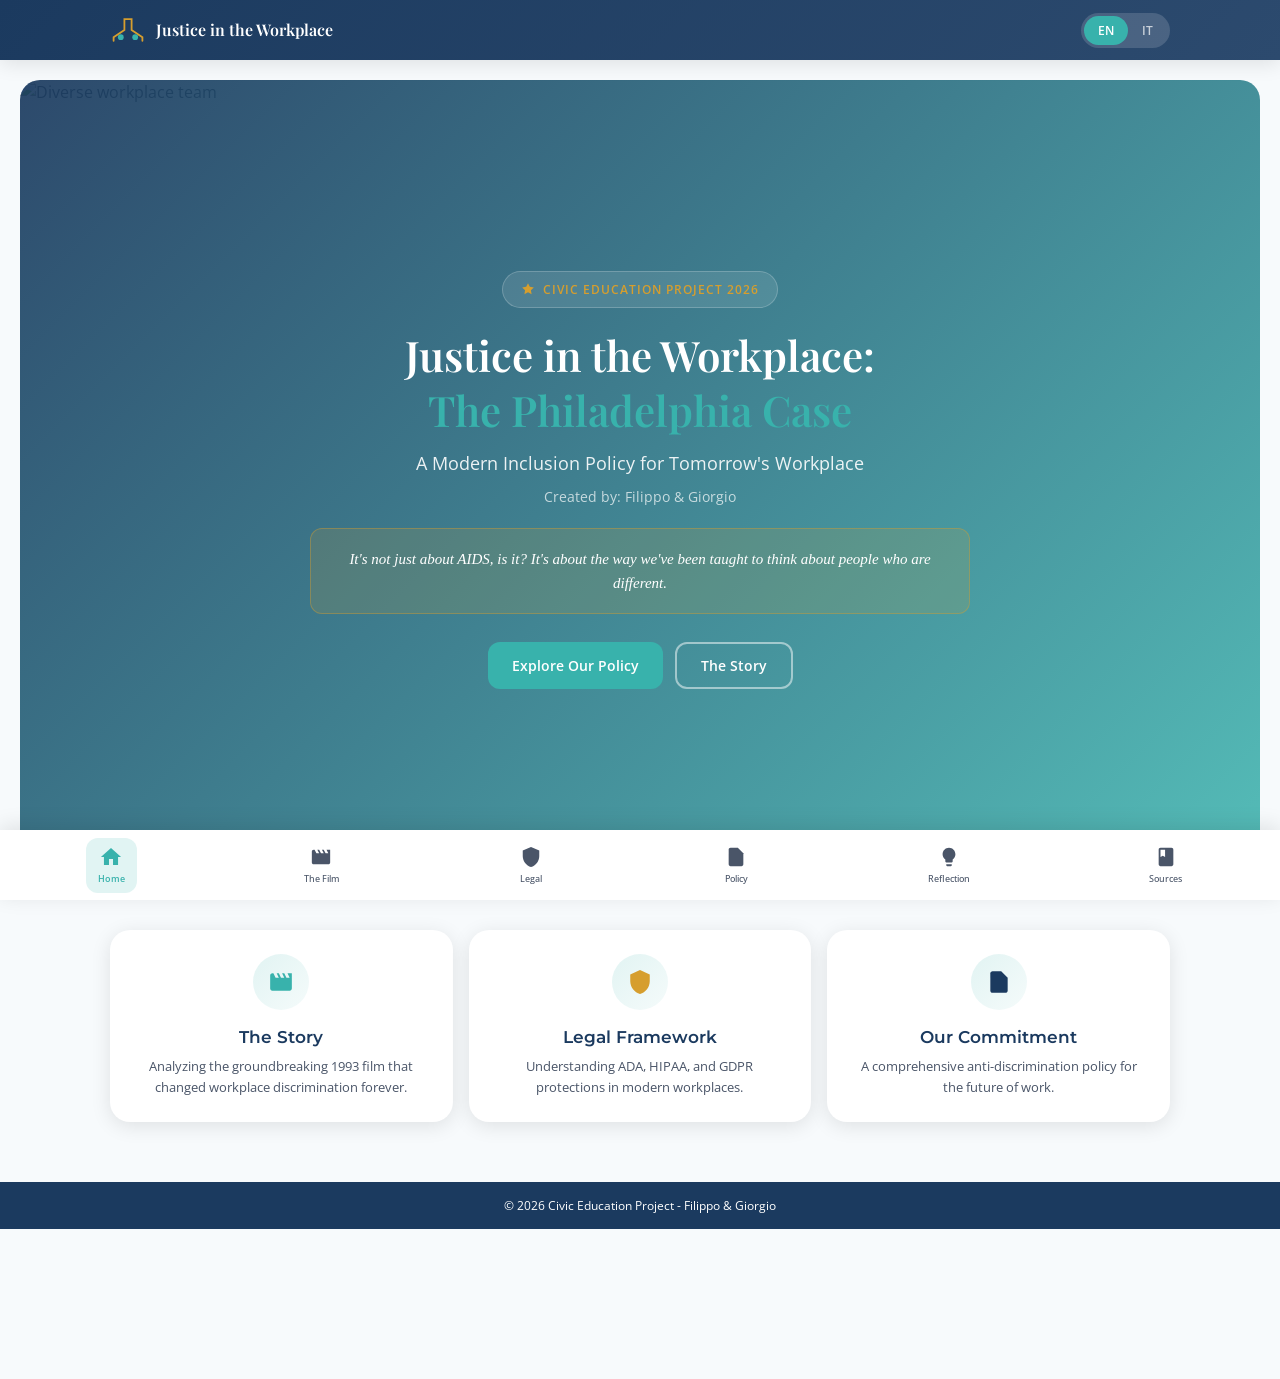
==== index.html @ 71eae37e "feat: replace external image assets with placeholder SVG icons for poster and cast members" ====
<!DOCTYPE html>
<html lang="en">
<head>
    <meta charset="UTF-8">
    <meta name="viewport" content="width=device-width, initial-scale=1.0">
    <title>Justice in the Workplace | Filippo & Giorgio</title>
    <meta name="description" content="A modern inclusion policy for tomorrow's workplace - Civic Education Project 2026">
    
    <!-- CSS -->
    <link rel="stylesheet" href="css/styles.css">
    
    <!-- Google Fonts -->
    <link rel="preconnect" href="https://fonts.googleapis.com">
    <link rel="preconnect" href="https://fonts.gstatic.com" crossorigin>
    <link href="https://fonts.googleapis.com/css2?family=Playfair+Display:wght@400;600;700&family=Montserrat:wght@400;500;600;700&family=Open+Sans:wght@400;500;600&display=swap" rel="stylesheet">
    
    <!-- Scripts -->
    <script src="js/translations.js"></script>
    <script src="js/app.js"></script>
</head>
<body>
    <!-- HEADER -->
    <header class="header">
        <div class="header-content">
            <div class="logo">
                <div class="logo-icon">
                    <svg viewBox="0 0 50 40" fill="none">
                        <path d="M5 35 L5 30 L20 20 L20 5 L30 5 L30 20 L45 30 L45 35" stroke="#D69E2E" stroke-width="2.5" fill="none" stroke-linecap="round"/>
                        <circle cx="15" cy="30" r="4" fill="#38B2AC"/>
                        <circle cx="35" cy="30" r="4" fill="#38B2AC"/>
                    </svg>
                </div>
                <span class="logo-text">Justice in the Workplace</span>
            </div>
            <div class="lang-switch">
                <button class="lang-btn active" data-lang="en">EN</button>
                <button class="lang-btn" data-lang="it">IT</button>
            </div>
        </div>
    </header>

    <!-- MAIN -->
    <main class="main">
        
        <!-- HOME PAGE -->
        <div class="page active" data-page="home">
            <!-- Hero Section -->
            <section class="hero">
                <div class="hero-bg">
                    <img src="https://images.unsplash.com/photo-1522071820081-009f0129c71c?w=1920&q=80" alt="Diverse workplace team">
                    <div class="hero-overlay"></div>
                </div>
                <div class="hero-content">
                    <div class="hero-badge">
                        <svg viewBox="0 0 24 24"><path d="M12 2l3.09 6.26L22 9.27l-5 4.87 1.18 6.88L12 17.77l-6.18 3.25L7 14.14 2 9.27l6.91-1.01L12 2z" fill="#D69E2E"/></svg>
                        <span data-i18n="hero.badge">Civic Education Project 2026</span>
                    </div>
                    <h1><span data-i18n="hero.title">Justice in the Workplace:</span><br><span class="accent" data-i18n="hero.title2">The Philadelphia Case</span></h1>
                    <p class="subtitle" data-i18n="hero.subtitle">A Modern Inclusion Policy for Tomorrow's Workplace</p>
                    <p class="authors" data-i18n="hero.authors">Created by: Filippo & Giorgio</p>
                    <div class="quote">
                        <p data-i18n="hero.quote">"It's not just about AIDS, is it? It's about the way we've been taught to think about people who are different."</p>
                    </div>
                    <div class="hero-actions">
                        <button class="btn btn-primary" onclick="switchTab('policy')">
                            <span data-i18n="hero.cta.policy">Explore Our Policy</span>
                        </button>
                        <button class="btn btn-secondary" onclick="switchTab('film')">
                            <span data-i18n="hero.cta.story">The Story</span>
                        </button>
                    </div>
                </div>
            </section>
            
            <!-- Intro Cards -->
            <section class="intro">
                <div class="container">
                    <div class="cards">
                        <div class="card" onclick="switchTab('film')">
                            <div class="card-icon">
                                <svg viewBox="0 0 24 24" fill="#38B2AC"><path d="M18 4l2 4h-3l-2-4h-2l2 4h-3l-2-4H8l2 4H7L5 4H4c-1.1 0-1.99.9-1.99 2L2 18c0 1.1.9 2 2 2h16c1.1 0 2-.9 2-2V4h-4z"/></svg>
                            </div>
                            <h3 data-i18n="intro.card1.title">The Story</h3>
                            <p data-i18n="intro.card1.desc">Analyzing the groundbreaking 1993 film that changed workplace discrimination forever.</p>
                        </div>
                        <div class="card" onclick="switchTab('legal')">
                            <div class="card-icon">
                                <svg viewBox="0 0 24 24" fill="#D69E2E"><path d="M12 1L3 5v6c0 5.55 3.84 10.74 9 12 5.16-1.26 9-6.45 9-12V5l-9-4z"/></svg>
                            </div>
                            <h3 data-i18n="intro.card2.title">Legal Framework</h3>
                            <p data-i18n="intro.card2.desc">Understanding ADA, HIPAA, and GDPR protections in modern workplaces.</p>
                        </div>
                        <div class="card" onclick="switchTab('policy')">
                            <div class="card-icon">
                                <svg viewBox="0 0 24 24" fill="#1B3A5F"><path d="M14 2H6c-1.1 0-2 .9-2 2v16c0 1.1.9 2 2 2h12c1.1 0 2-.9 2-2V8l-6-6z"/></svg>
                            </div>
                            <h3 data-i18n="intro.card3.title">Our Commitment</h3>
                            <p data-i18n="intro.card3.desc">A comprehensive anti-discrimination policy for the future of work.</p>
                        </div>
                    </div>
                </div>
            </section>
        </div>

        <!-- FILM PAGE -->
        <div class="page" data-page="film">
            <div class="container">
                <div class="page-header">
                    <span class="badge" data-i18n="film.badge">Phase 1</span>
                    <h1 data-i18n="film.title">Understanding the Story</h1>
                    <p data-i18n="film.subtitle">The groundbreaking film that exposed workplace discrimination</p>
                </div>
                
                <!-- Film Hero -->
                <div class="film-hero">
                    <div class="film-poster" style="display: flex; justify-content: center; align-items: center; background: #2D3748; border-radius: 12px; padding: 40px; aspect-ratio: 2/3;">
                        <svg viewBox="0 0 24 24" fill="none" stroke="#D69E2E" stroke-width="1.5" stroke-linecap="round" stroke-linejoin="round" style="width: 100%; height: 100%;"><rect x="2" y="2" width="20" height="20" rx="2.18" ry="2.18"/><line x1="7" y1="2" x2="7" y2="22"/><line x1="17" y1="2" x2="17" y2="22"/><line x1="2" y1="12" x2="22" y2="12"/><line x1="2" y1="7" x2="7" y2="7"/><line x1="2" y1="17" x2="7" y2="17"/><line x1="17" y1="7" x2="22" y2="7"/><line x1="17" y1="17" x2="22" y2="17"/></svg>
                    </div>
                    <div class="film-info">
                        <h2 data-i18n="film.movie.title">Philadelphia (1993)</h2>
                        <span class="director" data-i18n="film.movie.director">Directed by Jonathan Demme</span>
                        <p class="synopsis" data-i18n="film.synopsis">Andrew Beckett (Tom Hanks), a brilliant lawyer at a prestigious Philadelphia firm, is wrongfully terminated after being diagnosed with AIDS. Despite his exceptional performance, he faces discrimination rooted in fear and stigma. He struggles to find legal representation until he meets Joe Miller (Denzel Washington), a personal injury lawyer who initially refuses the case due to his own unconscious biases.</p>
                        
                        <!-- Cast -->
                        <div class="cast">
                            <h4 data-i18n="film.cast.title">Main Cast</h4>
                            <div class="cast-grid">
                                <div class="cast-member">
                                    <div style="width: 60px; height: 60px; border-radius: 50%; background: #2D3748; display: flex; align-items: center; justify-content: center; margin-right: 15px; flex-shrink: 0;">
                                        <svg viewBox="0 0 24 24" width="30" height="30" fill="none" stroke="#38B2AC" stroke-width="2" stroke-linecap="round" stroke-linejoin="round"><path d="M20 21v-2a4 4 0 0 0-4-4H8a4 4 0 0 0-4 4v2"/><circle cx="12" cy="7" r="4"/></svg>
                                    </div>
                                    <div>
                                        <strong data-i18n="film.cast.andrew">Tom Hanks</strong>
                                        <span>as Andrew Beckett</span>
                                    </div>
                                </div>
                                <div class="cast-member">
                                    <div style="width: 60px; height: 60px; border-radius: 50%; background: #2D3748; display: flex; align-items: center; justify-content: center; margin-right: 15px; flex-shrink: 0;">
                                        <svg viewBox="0 0 24 24" width="30" height="30" fill="none" stroke="#38B2AC" stroke-width="2" stroke-linecap="round" stroke-linejoin="round"><path d="M20 21v-2a4 4 0 0 0-4-4H8a4 4 0 0 0-4 4v2"/><circle cx="12" cy="7" r="4"/></svg>
                                    </div>
                                    <div>
                                        <strong data-i18n="film.cast.joe">Denzel Washington</strong>
                                        <span>as Joe Miller</span>
                                    </div>
                                </div>
                                <div class="cast-member">
                                    <div style="width: 60px; height: 60px; border-radius: 50%; background: #2D3748; display: flex; align-items: center; justify-content: center; margin-right: 15px; flex-shrink: 0;">
                                        <svg viewBox="0 0 24 24" width="30" height="30" fill="none" stroke="#38B2AC" stroke-width="2" stroke-linecap="round" stroke-linejoin="round"><path d="M20 21v-2a4 4 0 0 0-4-4H8a4 4 0 0 0-4 4v2"/><circle cx="12" cy="7" r="4"/></svg>
                                    </div>
                                    <div>
                                        <strong data-i18n="film.cast.charles">Jason Robards</strong>
                                        <span>as Charles Wheeler</span>
                                    </div>
                                </div>
                                <div class="cast-member">
                                    <div style="width: 60px; height: 60px; border-radius: 50%; background: #2D3748; display: flex; align-items: center; justify-content: center; margin-right: 15px; flex-shrink: 0;">
                                        <svg viewBox="0 0 24 24" width="30" height="30" fill="none" stroke="#38B2AC" stroke-width="2" stroke-linecap="round" stroke-linejoin="round"><path d="M20 21v-2a4 4 0 0 0-4-4H8a4 4 0 0 0-4 4v2"/><circle cx="12" cy="7" r="4"/></svg>
                                    </div>
                                    <div>
                                        <strong data-i18n="film.cast.belinda">Mary Steenburgen</strong>
                                        <span>as Belinda Conine</span>
                                    </div>
                                </div>
                            </div>
                        </div>
                        
                        <!-- Tags -->
                        <div class="tags">
                            <span class="tag" data-i18n="tag.wrongful">Wrongful Termination</span>
                            <span class="tag" data-i18n="tag.hiv">HIV/AIDS Stigma</span>
                            <span class="tag" data-i18n="tag.civil">Civil Rights</span>
                            <span class="tag" data-i18n="tag.lgbtq">LGBTQ+ Discrimination</span>
                        </div>
                    </div>
                </div>
                
                <!-- Keywords -->
                <div class="keywords">
                    <h2 data-i18n="keywords.title">Key Concepts from the Film</h2>
                    <div class="keywords-grid">
                        <div class="keyword">
                            <h3 data-i18n="keyword1.title">Wrongful Termination</h3>
                            <p data-i18n="keyword1.desc">Illegal dismissal based on discrimination rather than job performance.</p>
                        </div>
                        <div class="keyword">
                            <h3 data-i18n="keyword2.title">Defamation</h3>
                            <p data-i18n="keyword2.desc">False statements damaging reputation.</p>
                        </div>
                        <div class="keyword">
                            <h3 data-i18n="keyword3.title">Social Stigma</h3>
                            <p data-i18n="keyword3.desc">Societal disapproval based on characteristics like illness or orientation.</p>
                        </div>
                        <div class="keyword">
                            <h3 data-i18n="keyword4.title">Due Process</h3>
                            <p data-i18n="keyword4.desc">Fair legal procedures and the right to defend oneself.</p>
                        </div>
                        <div class="keyword">
                            <h3 data-i18n="keyword5.title">Appearance vs Performance</h3>
                            <p data-i18n="keyword5.desc">Discrimination based on appearance, not ability.</p>
                        </div>
                    </div>
                </div>
                
                <!-- Accordion -->
                <div class="accordion">
                    <div class="accordion-item">
                        <div class="accordion-header">
                            <span data-i18n="accordion.q1">The Conflict: When is Andrew discriminated against?</span>
                            <span class="icon">▼</span>
                        </div>
                        <div class="accordion-content">
                            <p data-i18n="accordion.a1">The discrimination occurs at multiple levels. Initially, it's subtle - partners avoid shaking his hand, exclude him from meetings. The explicit discrimination happens when he's fired after visible AIDS lesions appear. While the firm claims incompetence, evidence shows it's actually about both his illness AND perceived lifestyle.</p>
                        </div>
                    </div>
                    <div class="accordion-item">
                        <div class="accordion-header">
                            <span data-i18n="accordion.q2">The Mirror Scene: Why does Joe Miller first refuse?</span>
                            <span class="icon">▼</span>
                        </div>
                        <div class="accordion-content">
                            <p data-i18n="accordion.a2">In the powerful 'mirror scene', Joe Miller meets Andrew in a law library. When Andrew reveals his AIDS diagnosis, Joe visibly recoils and makes excuses to leave. This demonstrates unconscious bias - Joe considers himself progressive, yet he harbors deep-seated fears. His refusal isn't based on legal merit but on personal prejudice he hasn't acknowledged.</p>
                        </div>
                    </div>
                </div>
            </div>
        </div>

        <!-- LEGAL PAGE -->
        <div class="page" data-page="legal">
            <div class="container">
                <div class="page-header">
                    <span class="badge" data-i18n="legal.badge">Phase 2</span>
                    <h1 data-i18n="legal.title">Legal Framework & Research</h1>
                    <p data-i18n="legal.subtitle">Understanding the laws that protect workplace rights</p>
                </div>
                
                <!-- ADA Card -->
                <div class="legal-card">
                    <div class="legal-header">
                        <h2 data-i18n="legal.ada.title">The Americans with Disabilities Act (ADA) - 1990</h2>
                        <p data-i18n="legal.ada.subtitle">A landmark civil rights law that changed everything</p>
                    </div>
                    <div class="legal-body">
                        <div class="intro-box">
                            <p data-i18n="legal.ada.intro">The Americans with Disabilities Act (ADA), approved in 1990, is a fundamental civil rights law in the United States.</p>
                        </div>
                        
                        <!-- Timeline -->
                        <div class="timeline">
                            <div class="timeline-item">
                                <span class="year">1990</span>
                                <span data-i18n="legal.ada.timeline.1990">ADA Signed</span>
                            </div>
                            <div class="timeline-line"></div>
                            <div class="timeline-item">
                                <span class="year">1993</span>
                                <span data-i18n="legal.ada.timeline.1993">Film Released</span>
                            </div>
                            <div class="timeline-line"></div>
                            <div class="timeline-item">
                                <span class="year">2008</span>
                                <span data-i18n="legal.ada.timeline.2008">Amendments</span>
                            </div>
                            <div class="timeline-line"></div>
                            <div class="timeline-item">
                                <span class="year">2026</span>
                                <span data-i18n="legal.ada.timeline.2026">Full Enforcement</span>
                            </div>
                        </div>
                        
                        <h4 data-i18n="legal.ada.protections">How the ADA Protects Workers Today:</h4>
                        <ul class="checklist">
                            <li><span class="check">✓</span> <span data-i18n="legal.ada.protection1">Prohibition of Discrimination in hiring, firing, promotions, and salary.</span></li>
                            <li><span class="check">✓</span> <span data-i18n="legal.ada.protection2">Fair Treatment - Employers cannot treat a worker unfairly because of a disability.</span></li>
                            <li><span class="check">✓</span> <span data-i18n="legal.ada.protection3">Reasonable Accommodations - Adapting the workplace so people with disabilities can work effectively.</span></li>
                            <li><span class="check">✓</span> <span data-i18n="legal.ada.protection4">Medical Confidentiality - Protects the confidentiality of medical information.</span></li>
                        </ul>
                        <div class="conclusion">
                            <p data-i18n="legal.ada.conclusion">In modern workplaces, the ADA ensures that employees are judged based on their abilities.</p>
                        </div>
                    </div>
                </div>
                
                <!-- Privacy Grid -->
                <div class="privacy-section">
                    <h2 data-i18n="legal.privacy.title">Health Privacy in the Office</h2>
                    <div class="privacy-grid">
                        <div class="privacy-card usa">
                            <h3 data-i18n="legal.usa.title">United States System</h3>
                            <h4 data-i18n="legal.usa.subtitle">Limits on Medical Questions:</h4>
                            <div class="step">
                                <span class="step-icon lock">🔒</span>
                                <div><strong data-i18n="legal.usa.step1.title">Before Job Offer</strong><p data-i18n="legal.usa.step1.desc">Employers CANNOT ask medical questions.</p></div>
                            </div>
                            <div class="step">
                                <span class="step-icon warn">⚠️</span>
                                <div><strong data-i18n="legal.usa.step2.title">After Job Offer</strong><p data-i18n="legal.usa.step2.desc">Only if required for ALL employees.</p></div>
                            </div>
                            <div class="step">
                                <span class="step-icon check">✓</span>
                                <div><strong data-i18n="legal.usa.step3.title">During Employment</strong><p data-i18n="legal.usa.step3.desc">Only if directly related to job.</p></div>
                            </div>
                        </div>
                        <div class="privacy-card eu">
                            <h3 data-i18n="legal.eu.title">European Union - GDPR</h3>
                            <h4 data-i18n="legal.eu.subtitle">General Data Protection Regulation</h4>
                            <p data-i18n="legal.eu.intro">The GDPR is one of the strongest privacy laws in the world.</p>
                        </div>
                    </div>
                </div>
                
                <!-- Comparison Table -->
                <div class="comparison-section">
                    <h2 data-i18n="legal.comparison.title">USA vs EU: Key Differences</h2>
                    <table class="comparison-table">
                        <thead>
                            <tr>
                                <th data-i18n="legal.comparison.col1">Aspect</th>
                                <th data-i18n="legal.comparison.col2">USA</th>
                                <th data-i18n="legal.comparison.col3">EU</th>
                            </tr>
                        </thead>
                        <tbody>
                            <tr><td><strong>Approach</strong></td><td>Sector-based</td><td>Unified law</td></tr>
                            <tr><td><strong>Main Laws</strong></td><td>HIPAA, ADA</td><td>GDPR</td></tr>
                            <tr><td><strong>Scope</strong></td><td>Fragmented</td><td>Broad rights</td></tr>
                            <tr><td><strong>Consent</strong></td><td>Varies</td><td>Required</td></tr>
                            <tr><td><strong>Rights</strong></td><td>Limited</td><td>Full access</td></tr>
                        </tbody>
                    </table>
                </div>
                
                <div class="final-box">
                    <p data-i18n="legal.conclusion">In conclusion, while both systems aim to protect individuals, the GDPR provides stronger and more unified protection.</p>
                </div>
            </div>
        </div>

        <!-- POLICY PAGE -->
        <div class="page" data-page="policy">
            <div class="container">
                <div class="page-header">
                    <span class="badge" data-i18n="policy.badge">Phase 3</span>
                    <h1 data-i18n="policy.title">Anti-Discrimination & Inclusion Policy</h1>
                    <p data-i18n="policy.subtitle">Building a workplace where everyone belongs</p>
                </div>
                
                <!-- Policy Hero -->
                <div class="policy-hero">
                    <img src="https://images.unsplash.com/photo-1573164713988-8665fc3270958?w=1920&q=80" alt="Diverse workplace">
                    <div class="policy-hero-content">
                        <h1 data-i18n="policy.hero.title">Anti-Discrimination & Inclusion Policy 2026</h1>
                        <p data-i18n="policy.hero.tagline">Est. 1985 - Committed to Change Since 2026</p>
                    </div>
                </div>
                
                <!-- Mission -->
                <div class="mission">
                    <h2 data-i18n="policy.mission.title">Our Commitment</h2>
                    <p data-i18n="policy.mission.text1">Learning from our past, we commit to building a workplace where every individual is valued for their contributions, not judged for their differences.</p>
                    <p data-i18n="policy.mission.text2">We acknowledge the mistakes made in cases like Andrew Beckett's, and we take concrete action to ensure such discrimination never happens again.</p>
                </div>
                
                <!-- Policy Sections -->
                <div class="policy-sections">
                    <!-- Chronic Illness -->
                    <div class="policy-section">
                        <div class="section-header">
                            <div class="section-icon">🏥</div>
                            <div>
                                <h2 data-i18n="policy.chronic.title">Chronic Illness Support</h2>
                                <span class="subtitle" data-i18n="policy.chronic.subtitle">Your health is private. Your talent is what matters.</span>
                            </div>
                        </div>
                        <div class="section-body">
                            <div class="subsection">
                                <h4 data-i18n="policy.chronic.accommodations">Reasonable Accommodations</h4>
                                <ul>
                                    <li>Flexible work schedules and remote options</li>
                                    <li>Modified workspaces</li>
                                    <li>Additional break time for medical needs</li>
                                    <li>Leave for medical treatment</li>
                                </ul>
                            </div>
                            <div class="subsection">
                                <h4 data-i18n="policy.chronic.privacy">Medical Privacy</h4>
                                <ul>
                                    <li>Kept strictly confidential</li>
                                    <li>Shared only on need-to-know basis</li>
                                    <li>Protected under HIPAA and ADA</li>
                                </ul>
                            </div>
                        </div>
                    </div>
                    
                    <!-- LGBTQ+ -->
                    <div class="policy-section">
                        <div class="section-header">
                            <div class="section-icon">🏳️🌈</div>
                            <div>
                                <h2 class="lgbtq" data-i18n="policy.lgbtq.title">LGBTQ+ Rights & Inclusion</h2>
                                <span class="subtitle" data-i18n="policy.lgbtq.subtitle">Pride in who you are. Equality in everything we do.</span>
                            </div>
                        </div>
                        <div class="section-body">
                            <div class="subsection">
                                <h4 data-i18n="policy.lgbtq.protections">Explicit Protections</h4>
                                <p class="note" data-i18n="policy.lgbtq.protections.note">Discrimination based on sexual orientation, gender identity is strictly prohibited.</p>
                            </div>
                            <div class="subsection">
                                <h4 data-i18n="policy.lgbtq.benefits">Inclusive Benefits</h4>
                                <ul>
                                    <li>Equal spousal and partner benefits</li>
                                    <li>Transgender-inclusive healthcare</li>
                                    <li>Parental leave for all parents</li>
                                </ul>
                            </div>
                        </div>
                    </div>
                    
                    <!-- Training -->
                    <div class="policy-section">
                        <div class="section-header">
                            <div class="section-icon">🎓</div>
                            <div>
                                <h2 data-i18n="policy.training.title">Diversity Training Program</h2>
                                <span class="subtitle" data-i18n="policy.training.subtitle">Education is the foundation of change.</span>
                            </div>
                        </div>
                        <div class="section-body">
                            <div class="subsection">
                                <h4 data-i18n="policy.training.module1.title">Module 1: Understanding Unconscious Bias</h4>
                                <p data-i18n="policy.training.module1.content">What is unconscious bias and how does it affect decisions?</p>
                            </div>
                            <div class="highlight">
                                <h4 data-i18n="policy.training.ongoing">ONGOING INITIATIVES</h4>
                                <ul>
                                    <li>📚 Monthly Diversity Lunch & Learn</li>
                                    <li>🤝 Mentorship Program</li>
                                    <li>📊 Annual Climate Survey</li>
                                </ul>
                            </div>
                        </div>
                    </div>
                </div>
                
                <!-- Download -->
                <div class="download">
                    <button class="btn btn-primary"><span data-i18n="policy.download">Download Full Policy PDF</span></button>
                </div>
            </div>
        </div>

        <!-- REFLECTION PAGE -->
        <div class="page" data-page="reflection">
            <div class="container">
                <div class="page-header">
                    <span class="badge" data-i18n="reflection.badge">Beyond the Film</span>
                    <h1 data-i18n="reflection.title">Beyond Philadelphia: Universal Human Rights</h1>
                    <p data-i18n="reflection.subtitle">Reflecting on progress and ongoing challenges</p>
                </div>
                
                <!-- Timeline Comparison -->
                <h2 data-i18n="reflection.timeline.title">Stigma: 1993 → 2026</h2>
                <div class="timeline-comp">
                    <div class="timeline-col past">
                        <h3>📼 <span data-i18n="reflection.past.title">When Philadelphia Was Released</span></h3>
                        <h4 data-i18n="reflection.past.subtitle">HIV/AIDS Stigma:</h4>
                        <ul>
                            <li>Poorly understood by public</li>
                            <li>Transmitted through casual contact (belief)</li>
                            <li>"Double stigma" with gay community</li>
                            <li>Limited life expectancy</li>
                        </ul>
                    </div>
                    <div class="timeline-col present">
                        <h3>💻 <span data-i18n="reflection.present.title">Today's Challenges</span></h3>
                        <h4 data-i18n="reflection.present.subtitle">Modern Stigmas:</h4>
                        <ul>
                            <li><strong>Mental Health:</strong> Seen as "weakness"</li>
                            <li><strong>Neurodiversity:</strong> Misunderstood</li>
                            <li><strong>Chronic Pain:</strong> Dismissed</li>
                            <li><strong>Addiction:</strong> Moral failing</li>
                        </ul>
                    </div>
                </div>
                
                <!-- What Changed -->
                <div class="changed-section">
                    <h3 data-i18n="reflection.changed.title">What Has Changed?</h3>
                    <div class="cols">
                        <div class="col not-changed">
                            <h4>✗ What Hasn't Changed</h4>
                            <ul>
                                <li>Fear of the unknown</li>
                                <li>Judging by appearance</li>
                                <li>"Othering" different people</li>
                            </ul>
                        </div>
                        <div class="col changed">
                            <h4>✓ What HAS Changed</h4>
                            <ul>
                                <li>Legal protections stronger</li>
                                <li>Scientific understanding improved</li>
                                <li>Greater youth acceptance</li>
                            </ul>
                        </div>
                    </div>
                </div>
                
                <!-- Who Deserves Rights -->
                <div class="innocent-section">
                    <h2 data-i18n="reflection.innocent.title">Who Deserves Rights?</h2>
                    <div class="innocent-grid">
                        <div class="innocent-box easy">
                            <h4 data-i18n="reflection.innocent.easy.title">Andrew's "Advantages"</h4>
                            <p data-i18n="reflection.innocent.easy.desc">Easy to defend because:</p>
                            <ul>
                                <li>Highly educated</li>
                                <li>Professional</li>
                                <li>Sympathetic</li>
                            </ul>
                        </div>
                        <div class="innocent-box hard">
                            <h4 data-i18n="reflection.innocent.hard.title">The Hard Questions</h4>
                            <p data-i18n="reflection.innocent.hard.desc">But what if...</p>
                            <ul>
                                <li>Less educated?</li>
                                <li>Criminal record?</li>
                                <li>"Difficult"?</li>
                            </ul>
                        </div>
                        <div class="innocent-box truth">
                            <h4 data-i18n="reflection.innocent.truth.title">The Hard Truth</h4>
                            <p data-i18n="reflection.innocent.truth.text1">Human rights are UNIVERSAL.</p>
                            <p data-i18n="reflection.innocent.truth.text2">We defend ALL people, especially the marginalized.</p>
                        </div>
                    </div>
                </div>
                
                <!-- Final Quote -->
                <div class="final-quote">
                    <p data-i18n="reflection.quote">Justice is not selective.<br>Equality is not earned through perfection.<br>Dignity is not reserved for the likeable.</p>
                </div>
                
                <div class="back-home">
                    <button class="btn btn-primary" onclick="switchTab('home')" data-i18n="reflection.backhome">Back to Home</button>
                </div>
            </div>
        </div>

        <!-- SOURCES PAGE -->
        <div class="page" data-page="sources">
            <div class="container">
                <div class="page-header">
                    <span class="badge" data-i18n="sources.badge">References</span>
                    <h1 data-i18n="sources.title">Sources & Credits</h1>
                    <p data-i18n="sources.subtitle">Academic integrity and attribution</p>
                </div>
                
                <div class="intro-box">
                    <p data-i18n="sources.intro">All sources were consulted between January and April 2026. This project is for educational purposes only.</p>
                </div>
                
                <div class="sources-grid">
                    <div class="source">
                        <h3>🎬 <span data-i18n="sources.film.title">Film Source</span></h3>
                        <ul>
                            <li><strong>Philadelphia (1993)</strong></li>
                            <li>Director: Jonathan Demme</li>
                            <li>Runtime: 123 min</li>
                            <li>Cast: Tom Hanks, Denzel Washington</li>
                        </ul>
                    </div>
                    <div class="source">
                        <h3>⚖️ <span data-i18n="sources.legal.title">Legal Research</span></h3>
                        <ul>
                            <li><strong>ADA:</strong> ADA.gov, EEOC</li>
                            <li><strong>Privacy:</strong> HIPAA, GDPR</li>
                            <li><strong>LGBTQ+:</strong> HRC.org</li>
                            <li><strong>Employment:</strong> SHRM</li>
                        </ul>
                    </div>
                    <div class="source">
                        <h3>📚 <span data-i18n="sources.academic.title">Academic Sources</span></h3>
                        <ul>
                            <li>Harvard Law Review</li>
                            <li>Journal of Business Ethics</li>
                            <li>SHRM Research</li>
                            <li>APA Publications</li>
                        </ul>
                    </div>
                    <div class="source">
                        <h3>👥 <span data-i18n="sources.authors.title">Project Authors</span></h3>
                        <ul>
                            <li data-i18n="sources.authors.filippo">Filippo - Research, Legal Analysis</li>
                            <li data-i18n="sources.authors.giorgio">Giorgio - Design, Development</li>
                            <li data-i18n="sources.authors.course">Course: Civic Education</li>
                            <li data-i18n="sources.authors.date">Date: April 2026</li>
                        </ul>
                    </div>
                </div>
                
                <div class="ack">
                    <h3 data-i18n="sources.ack.title">Acknowledgment</h3>
                    <p data-i18n="sources.ack.text1">This project represents our commitment to understanding and promoting workplace equality.</p>
                    <p data-i18n="sources.ack.text2">We dedicate this work to all those who have faced discrimination in the workplace.</p>
                </div>
            </div>
        </div>
    </main>

    <!-- TAB BAR -->
    <nav class="tab-bar">
        <button class="tab-btn active" data-tab="home">
            <svg viewBox="0 0 24 24"><path d="M10 20v-6h4v6h5v-8h3L12 3 2 12h3v8z"/></svg>
            <span data-i18n="nav.home">Home</span>
        </button>
        <button class="tab-btn" data-tab="film">
            <svg viewBox="0 0 24 24"><path d="M18 4l2 4h-3l-2-4h-2l2 4h-3l-2-4H8l2 4H7L5 4H4c-1.1 0-1.99.9-1.99 2L2 18c0 1.1.9 2 2 2h16c1.1 0 2-.9 2-2V4h-4z"/></svg>
            <span data-i18n="nav.film">Film</span>
        </button>
        <button class="tab-btn" data-tab="legal">
            <svg viewBox="0 0 24 24"><path d="M12 1L3 5v6c0 5.55 3.84 10.74 9 12 5.16-1.26 9-6.45 9-12V5l-9-4z"/></svg>
            <span data-i18n="nav.legal">Legal</span>
        </button>
        <button class="tab-btn" data-tab="policy">
            <svg viewBox="0 0 24 24"><path d="M14 2H6c-1.1 0-2 .9-2 2v16c0 1.1.9 2 2 2h12c1.1 0 2-.9 2-2V8l-6-6z"/></svg>
            <span data-i18n="nav.policy">Policy</span>
        </button>
        <button class="tab-btn" data-tab="reflection">
            <svg viewBox="0 0 24 24"><path d="M9 21c0 .55.45 1 1 1h4c.55 0 1-.45 1-1v-1H9v1zm3-19C8.14 2 5 5.14 5 9c0 2.38 1.19 4.47 3 5.74V17c0 .55.45 1 1 1h6c.55 0 1-.45 1-1v-2.26c1.81-1.27 3-3.36 3-5.74 0-3.86-3.14-7-7-7z"/></svg>
            <span data-i18n="nav.reflection">Reflection</span>
        </button>
        <button class="tab-btn" data-tab="sources">
            <svg viewBox="0 0 24 24"><path d="M18 2H6c-1.1 0-2 .9-2 2v16c0 1.1.9 2 2 2h12c1.1 0 2-.9 2-2V4c0-1.1-.9-2-2-2zM6 4h5v8l-2.5-1.5L6 12V4z"/></svg>
            <span data-i18n="nav.sources">Sources</span>
        </button>
    </nav>

    <!-- FOOTER -->
    <footer>
        <p data-i18n="footer.copy">© 2026 Civic Education Project - Filippo & Giorgio</p>
    </footer>
</body>
</html>
---- css/styles.css ----
/* ============================================
   JUSTICE IN THE WORKPLACE - Redesigned CSS
   ============================================ */

/* Google Fonts */
@import url('https://fonts.googleapis.com/css2?family=Playfair+Display:wght@400;600;700&family=Montserrat:wght@400;500;600;700&family=Open+Sans:wght@400;500;600&display=swap');

/* ============================================
   CSS VARIABLES
   ============================================ */
:root {
    --primary: #1B3A5F;
    --primary-light: #2C4A6E;
    --secondary: #4A5568;
    --accent: #38B2AC;
    --accent-dark: #2C9C96;
    --gold: #D69E2E;
    --gold-light: #ECC94B;
    --bg: #F7FAFC;
    --white: #FFFFFF;
    --text: #2D3748;
    --text-light: #718096;
    --error: #E53E3E;
    --success: #38A169;
    --warning: #DD6B20;
    
    --shadow: 0 4px 20px rgba(0,0,0,0.1);
    --shadow-lg: 0 10px 40px rgba(0,0,0,0.15);
    --radius: 12px;
    --radius-lg: 20px;
    --transition: all 0.3s ease;
}

/* ============================================
   RESET & BASE
   ============================================ */
* {
    margin: 0;
    padding: 0;
    box-sizing: border-box;
}

html { scroll-behavior: smooth; }

body {
    font-family: 'Open Sans', sans-serif;
    background: var(--bg);
    color: var(--text);
    line-height: 1.6;
    padding-bottom: 80px;
}

h1, h2, h3, h4 {
    font-family: 'Montserrat', sans-serif;
    font-weight: 600;
    line-height: 1.3;
}

h1, h2 { font-family: 'Playfair Display', serif; }

a { text-decoration: none; color: inherit; }
img { max-width: 100%; height: auto; }
button { cursor: pointer; border: none; font-family: inherit; }

/* ============================================
   LAYOUT
   ============================================ */
.container {
    max-width: 1100px;
    margin: 0 auto;
    padding: 0 20px;
}

/* ============================================
   HEADER
   ============================================ */
.header {
    position: fixed;
    top: 0;
    left: 0;
    right: 0;
    height: 60px;
    background: linear-gradient(135deg, var(--primary) 0%, var(--primary-light) 100%);
    z-index: 1000;
    box-shadow: var(--shadow);
}

.header-content {
    max-width: 1100px;
    margin: 0 auto;
    padding: 0 20px;
    height: 100%;
    display: flex;
    align-items: center;
    justify-content: space-between;
}

.logo {
    display: flex;
    align-items: center;
    gap: 10px;
}

.logo-icon {
    width: 36px;
    height: 36px;
}

.logo-icon svg {
    width: 100%;
    height: 100%;
}

.logo-text {
    font-family: 'Playfair Display', serif;
    font-size: 16px;
    font-weight: 600;
    color: var(--white);
}

.lang-switch {
    display: flex;
    background: rgba(255,255,255,0.15);
    border-radius: 20px;
    padding: 3px;
}

.lang-btn {
    padding: 6px 14px;
    border: none;
    background: transparent;
    color: rgba(255,255,255,0.7);
    font-size: 12px;
    font-weight: 600;
    border-radius: 16px;
    cursor: pointer;
    transition: var(--transition);
}

.lang-btn.active {
    background: var(--accent);
    color: var(--white);
}

.lang-btn:hover:not(.active) {
    color: var(--white);
}

/* ============================================
   MAIN CONTENT
   ============================================ */
.main {
    padding-top: 60px;
    min-height: calc(100vh - 60px);
}

.page {
    display: none;
    padding: 20px;
    animation: fadeIn 0.4s ease;
}

.page.active {
    display: block;
}

@keyframes fadeIn {
    from { opacity: 0; transform: translateY(10px); }
    to { opacity: 1; transform: translateY(0); }
}

/* ============================================
   PAGE HEADER
   ============================================ */
.page-header {
    text-align: center;
    margin-bottom: 30px;
}

.page-header h1 {
    font-size: clamp(24px, 4vw, 34px);
    color: var(--primary);
    margin-bottom: 8px;
}

.page-header p {
    color: var(--secondary);
    font-size: 15px;
}

.badge {
    display: inline-block;
    background: linear-gradient(135deg, var(--accent), var(--accent-dark));
    color: var(--white);
    padding: 5px 14px;
    border-radius: 50px;
    font-size: 11px;
    font-weight: 600;
    text-transform: uppercase;
    letter-spacing: 1px;
    margin-bottom: 10px;
}

/* ============================================
   HERO SECTION
   ============================================ */
.hero {
    position: relative;
    min-height: calc(100vh - 100px);
    display: flex;
    align-items: center;
    justify-content: center;
    border-radius: var(--radius-lg);
    overflow: hidden;
    margin-bottom: 30px;
}

.hero-bg {
    position: absolute;
    inset: 0;
    z-index: 0;
}

.hero-bg img {
    width: 100%;
    height: 100%;
    object-fit: cover;
}

.hero-overlay {
    position: absolute;
    inset: 0;
    background: linear-gradient(135deg, rgba(27, 58, 95, 0.92) 0%, rgba(56, 178, 172, 0.85) 100%);
}

.hero-content {
    position: relative;
    z-index: 1;
    text-align: center;
    padding: 40px 20px;
    max-width: 700px;
}

.hero-badge {
    display: inline-flex;
    align-items: center;
    gap: 8px;
    background: rgba(255,255,255,0.1);
    padding: 8px 18px;
    border-radius: 50px;
    margin-bottom: 20px;
    border: 1px solid rgba(255,255,255,0.2);
}

.hero-badge svg {
    width: 14px;
    height: 14px;
}

.hero-badge span {
    color: var(--gold);
    font-size: 12px;
    font-weight: 600;
    text-transform: uppercase;
    letter-spacing: 1px;
}

.hero h1 {
    font-size: clamp(28px, 5vw, 42px);
    color: var(--white);
    margin-bottom: 12px;
}

.hero h1 .accent {
    color: var(--accent);
}

.hero .subtitle {
    color: rgba(255,255,255,0.9);
    font-size: clamp(14px, 2vw, 18px);
    margin-bottom: 8px;
}

.hero .authors {
    color: rgba(255,255,255,0.7);
    font-size: 14px;
    margin-bottom: 20px;
}

.quote {
    background: rgba(214, 158, 46, 0.15);
    border: 1px solid rgba(214, 158, 46, 0.4);
    padding: 18px 24px;
    border-radius: var(--radius);
    margin-bottom: 28px;
}

.quote p {
    color: var(--white);
    font-family: Georgia, serif;
    font-style: italic;
    font-size: 15px;
}

.hero-actions {
    display: flex;
    gap: 12px;
    justify-content: center;
    flex-wrap: wrap;
}

/* ============================================
   BUTTONS
   ============================================ */
.btn {
    display: inline-flex;
    align-items: center;
    gap: 8px;
    padding: 12px 24px;
    border-radius: var(--radius);
    font-size: 14px;
    font-weight: 600;
    cursor: pointer;
    transition: var(--transition);
    border: none;
}

.btn-primary {
    background: var(--accent);
    color: var(--white);
}

.btn-primary:hover {
    background: var(--accent-dark);
    transform: translateY(-2px);
    box-shadow: 0 6px 20px rgba(56, 178, 172, 0.4);
}

.btn-secondary {
    background: transparent;
    color: var(--white);
    border: 2px solid rgba(255,255,255,0.5);
}

.btn-secondary:hover {
    background: rgba(255,255,255,0.1);
    border-color: var(--white);
}

/* ============================================
   INTRO CARDS
   ============================================ */
.intro {
    padding: 20px 0;
}

.cards {
    display: grid;
    grid-template-columns: repeat(auto-fit, minmax(260px, 1fr));
    gap: 16px;
}

.card {
    background: var(--white);
    padding: 24px;
    border-radius: var(--radius-lg);
    box-shadow: var(--shadow);
    text-align: center;
    cursor: pointer;
    transition: var(--transition);
}

.card:hover {
    transform: translateY(-4px);
    box-shadow: var(--shadow-lg);
}

.card-icon {
    width: 56px;
    height: 56px;
    background: linear-gradient(135deg, rgba(56, 178, 172, 0.15), rgba(56, 178, 172, 0.05));
    border-radius: 50%;
    display: flex;
    align-items: center;
    justify-content: center;
    margin: 0 auto 16px;
}

.card-icon svg {
    width: 26px;
    height: 26px;
}

.card h3 {
    font-size: 17px;
    color: var(--primary);
    margin-bottom: 8px;
}

.card p {
    color: var(--secondary);
    font-size: 13px;
}

/* ============================================
   FILM SECTION
   ============================================ */
.film-hero {
    display: grid;
    grid-template-columns: 220px 1fr;
    gap: 28px;
    align-items: start;
    margin-bottom: 30px;
}

.film-poster {
    border-radius: var(--radius-lg);
    box-shadow: var(--shadow-lg);
    overflow: hidden;
}

.film-poster img {
    width: 100%;
    display: block;
}

.film-info h2 {
    font-size: 26px;
    color: var(--primary);
    margin-bottom: 4px;
}

.film-info .director {
    color: var(--accent);
    font-weight: 600;
    font-size: 15px;
    margin-bottom: 16px;
    display: block;
}

.film-info .synopsis {
    font-size: 14px;
    margin-bottom: 18px;
}

/* Cast */
.cast {
    margin-bottom: 18px;
}

.cast h4 {
    font-size: 14px;
    color: var(--primary);
    margin-bottom: 10px;
}

.cast-grid {
    display: grid;
    grid-template-columns: repeat(auto-fit, minmax(150px, 1fr));
    gap: 10px;
}

.cast-member {
    display: flex;
    align-items: center;
    gap: 10px;
    padding: 10px;
    background: var(--bg);
    border-radius: var(--radius);
}

.cast-member img {
    width: 36px;
    height: 36px;
    border-radius: 50%;
    object-fit: cover;
}

.cast-member strong {
    display: block;
    font-size: 12px;
    color: var(--primary);
}

.cast-member span {
    font-size: 11px;
    color: var(--secondary);
}

/* Tags */
.tags {
    display: flex;
    flex-wrap: wrap;
    gap: 8px;
}

.tag {
    background: var(--accent);
    color: var(--white);
    padding: 5px 12px;
    border-radius: 50px;
    font-size: 11px;
    font-weight: 500;
}

/* Keywords */
.keywords {
    margin-bottom: 30px;
}

.keywords h2 {
    font-size: 22px;
    color: var(--primary);
    margin-bottom: 20px;
    text-align: center;
}

.keywords-grid {
    display: grid;
    grid-template-columns: repeat(auto-fit, minmax(280px, 1fr));
    gap: 14px;
}

.keyword {
    background: var(--white);
    padding: 18px;
    border-radius: var(--radius);
    box-shadow: var(--shadow);
    border-left: 4px solid var(--accent);
}

.keyword:nth-child(1) { border-left-color: var(--error); }
.keyword:nth-child(2) { border-left-color: var(--warning); }
.keyword:nth-child(3) { border-left-color: var(--accent); }
.keyword:nth-child(4) { border-left-color: var(--primary); }
.keyword:nth-child(5) { border-left-color: var(--gold); }

.keyword h3 {
    font-size: 16px;
    color: var(--primary);
    margin-bottom: 6px;
}

.keyword p {
    color: var(--secondary);
    font-size: 13px;
}

/* Accordion */
.accordion {
    display: flex;
    flex-direction: column;
    gap: 10px;
}

.accordion-item {
    background: var(--white);
    border-radius: var(--radius);
    overflow: hidden;
    box-shadow: var(--shadow);
}

.accordion-header {
    padding: 14px 18px;
    background: linear-gradient(135deg, var(--primary), var(--primary-light));
    color: var(--white);
    font-weight: 600;
    font-size: 14px;
    cursor: pointer;
    display: flex;
    justify-content: space-between;
    align-items: center;
}

.accordion-header:hover {
    background: linear-gradient(135deg, var(--primary-light), #3d5a80);
}

.accordion-header .icon {
    font-size: 11px;
    transition: var(--transition);
}

.accordion-item.active .icon {
    transform: rotate(180deg);
}

.accordion-content {
    max-height: 0;
    overflow: hidden;
    transition: max-height 0.3s ease;
}

.accordion-item.active .accordion-content {
    max-height: 300px;
}

.accordion-content p {
    padding: 16px;
    font-size: 14px;
}

/* ============================================
   LEGAL SECTION
   ============================================ */
.legal-card {
    background: var(--white);
    border-radius: var(--radius-lg);
    box-shadow: var(--shadow);
    margin-bottom: 28px;
    overflow: hidden;
}

.legal-header {
    background: linear-gradient(135deg, var(--primary), var(--primary-light));
    padding: 20px;
    color: var(--white);
}

.legal-header h2 {
    font-size: 20px;
    margin-bottom: 4px;
}

.legal-header p {
    font-size: 13px;
    opacity: 0.85;
    font-style: italic;
}

.legal-body {
    padding: 20px;
}

.intro-box {
    background: var(--bg);
    padding: 14px;
    border-radius: var(--radius);
    margin-bottom: 18px;
    border-left: 3px solid var(--accent);
    font-size: 14px;
}

/* Timeline */
.timeline {
    display: flex;
    justify-content: space-between;
    align-items: center;
    padding: 18px 0;
    flex-wrap: wrap;
    gap: 10px;
}

.timeline-item {
    text-align: center;
    flex: 1;
    min-width: 60px;
}

.timeline-item .year {
    font-size: 18px;
    font-weight: 700;
    color: var(--primary);
    display: block;
}

.timeline-item span:last-child {
    font-size: 10px;
    color: var(--secondary);
}

.timeline-line {
    flex: 2;
    height: 3px;
    background: linear-gradient(90deg, var(--accent), var(--gold));
    min-width: 30px;
    border-radius: 2px;
}

/* Checklist */
.checklist {
    list-style: none;
}

.checklist li {
    padding: 10px 0;
    display: flex;
    align-items: flex-start;
    gap: 10px;
    border-bottom: 1px solid #E2E8F0;
    font-size: 13px;
}

.checklist li:last-child { border: none; }

.checklist .check {
    color: var(--accent);
    font-weight: bold;
}

.conclusion {
    background: linear-gradient(135deg, #FFFBEB, #FEF9E7);
    border: 2px solid var(--gold);
    padding: 14px;
    border-radius: var(--radius);
    margin-top: 18px;
    font-size: 13px;
}

/* Privacy Grid */
.privacy-section {
    margin-bottom: 28px;
}

.privacy-section h2 {
    font-size: 22px;
    color: var(--primary);
    margin-bottom: 10px;
    text-align: center;
}

.privacy-grid {
    display: grid;
    grid-template-columns: repeat(auto-fit, minmax(300px, 1fr));
    gap: 20px;
}

.privacy-card {
    padding: 20px;
    border-radius: var(--radius-lg);
}

.privacy-card.usa {
    background: linear-gradient(135deg, #EBF8FF, #E1F5FE);
}

.privacy-card.eu {
    background: linear-gradient(135deg, #F0FFF4, #E6FFFA);
}

.privacy-card h3 {
    font-size: 17px;
    color: var(--primary);
    margin-bottom: 4px;
}

.privacy-card h4 {
    font-size: 13px;
    color: var(--secondary);
    margin-bottom: 14px;
}

.step {
    display: flex;
    align-items: flex-start;
    gap: 10px;
    padding: 10px 0;
    border-bottom: 1px solid rgba(0,0,0,0.06);
}

.step:last-child { border: none; }

.step-icon {
    width: 32px;
    height: 32px;
    border-radius: 50%;
    display: flex;
    align-items: center;
    justify-content: center;
    font-size: 12px;
    flex-shrink: 0;
}

.step-icon.lock { background: var(--error); }
.step-icon.warn { background: var(--warning); }
.step-icon.check { background: var(--accent); }

.step strong {
    display: block;
    color: var(--primary);
    font-size: 13px;
}

.step p {
    font-size: 12px;
    color: var(--secondary);
}

/* Comparison Table */
.comparison-section {
    margin-bottom: 28px;
}

.comparison-section h2 {
    font-size: 22px;
    color: var(--primary);
    margin-bottom: 20px;
    text-align: center;
}

.comparison-table {
    width: 100%;
    border-collapse: separate;
    border-spacing: 0;
    background: var(--white);
    border-radius: var(--radius-lg);
    overflow: hidden;
    box-shadow: var(--shadow);
    font-size: 12px;
}

.comparison-table th,
.comparison-table td {
    padding: 12px 14px;
    text-align: left;
    border-bottom: 1px solid #E2E8F0;
}

.comparison-table th {
    background: var(--primary);
    color: var(--white);
    font-weight: 600;
    font-size: 11px;
}

.comparison-table tr:nth-child(even) {
    background: var(--bg);
}

.final-box {
    background: linear-gradient(135deg, var(--primary), var(--primary-light));
    color: var(--white);
    padding: 20px;
    border-radius: var(--radius-lg);
    margin-top: 24px;
    text-align: center;
    font-size: 14px;
}

/* ============================================
   POLICY SECTION
   ============================================ */
.policy-hero {
    position: relative;
    border-radius: var(--radius-lg);
    overflow: hidden;
    margin-bottom: 24px;
    height: 250px;
}

.policy-hero img {
    width: 100%;
    height: 100%;
    object-fit: cover;
}

.policy-hero-content {
    position: absolute;
    inset: 0;
    background: linear-gradient(135deg, rgba(27, 58, 95, 0.9), rgba(56, 178, 172, 0.8));
    display: flex;
    flex-direction: column;
    align-items: center;
    justify-content: center;
    padding: 20px;
    text-align: center;
}

.policy-hero-content h1 {
    color: var(--white);
    font-size: clamp(22px, 3.5vw, 30px);
    margin-bottom: 6px;
}

.policy-hero-content p {
    color: rgba(255,255,255,0.85);
    font-style: italic;
    font-size: 15px;
}

.mission {
    background: linear-gradient(135deg, var(--primary), var(--primary-light));
    color: var(--white);
    padding: 26px;
    border-radius: var(--radius-lg);
    text-align: center;
    margin-bottom: 24px;
}

.mission h2 {
    color: var(--white);
    font-size: 20px;
    margin-bottom: 14px;
}

.mission p {
    font-size: 14px;
    line-height: 1.7;
}

/* Policy Sections */
.policy-sections {
    margin-bottom: 24px;
}

.policy-section {
    background: var(--white);
    border-radius: var(--radius-lg);
    box-shadow: var(--shadow);
    margin-bottom: 16px;
    overflow: hidden;
}

.policy-section .section-header {
    padding: 18px 20px;
    border-bottom: 1px solid #E2E8F0;
    display: flex;
    align-items: center;
    gap: 14px;
}

.policy-section-icon {
    width: 44px;
    height: 44px;
    background: linear-gradient(135deg, rgba(56, 178, 172, 0.15), rgba(56, 178, 172, 0.05));
    border-radius: var(--radius);
    display: flex;
    align-items: center;
    justify-content: center;
    font-size: 20px;
}

.section-header h2 {
    font-size: 18px;
    color: var(--primary);
}

.section-header .subtitle {
    font-size: 12px;
    color: var(--secondary);
    font-style: italic;
}

.section-body {
    padding: 20px;
}

.subsection {
    margin-bottom: 16px;
}

.subsection:last-child { margin: 0; }

.subsection h4 {
    font-size: 14px;
    color: var(--primary);
    margin-bottom: 8px;
}

.subsection ul {
    margin-left: 18px;
}

.subsection li {
    margin-bottom: 4px;
    font-size: 13px;
    position: relative;
}

.subsection li::before {
    content: '•';
    position: absolute;
    left: -12px;
    color: var(--accent);
}

.note {
    background: var(--bg);
    padding: 10px 14px;
    border-radius: var(--radius);
    font-size: 12px;
    color: var(--secondary);
    margin-top: 8px;
}

.highlight {
    background: linear-gradient(135deg, #FFFBEB, #FEF9E7);
    border-left: 4px solid var(--gold);
    padding: 14px;
    border-radius: 0 var(--radius) var(--radius) 0;
    margin-top: 14px;
}

.highlight h4 {
    color: var(--gold);
    margin-bottom: 8px;
}

.lgbtq {
    background: linear-gradient(90deg, #E53E3E, #DD6B20, #D69E2E, #38B2AC, #1B3A5F);
    -webkit-background-clip: text;
    background-clip: text;
    -webkit-text-fill-color: transparent;
}

.download {
    text-align: center;
    margin-top: 24px;
}

/* ============================================
   REFLECTION SECTION
   ============================================ */
.timeline-comp {
    display: grid;
    grid-template-columns: repeat(auto-fit, minmax(280px, 1fr));
    gap: 18px;
    margin-bottom: 28px;
}

.timeline-col {
    padding: 22px;
    border-radius: var(--radius-lg);
}

.timeline-col.past {
    background: linear-gradient(145deg, #FED7D7, #FEB2B2);
    border: 2px solid #FEB2B2;
}

.timeline-col.present {
    background: linear-gradient(145deg, #C6F6D5, #9AE6B4);
    border: 2px solid #9AE6B4;
}

.timeline-col h3 {
    font-size: 17px;
    color: var(--primary);
    margin-bottom: 10px;
    display: flex;
    align-items: center;
    gap: 8px;
}

.timeline-col h4 {
    font-size: 13px;
    color: var(--secondary);
    margin-bottom: 10px;
}

.timeline-col ul {
    list-style: none;
}

.timeline-col li {
    padding: 6px 0;
    font-size: 12px;
    border-bottom: 1px solid rgba(0,0,0,0.06);
}

.timeline-col li:last-child { border: none; }

/* Changed Section */
.changed-section {
    background: linear-gradient(145deg, var(--primary), var(--primary-light));
    color: var(--white);
    padding: 24px;
    border-radius: var(--radius-lg);
    margin-bottom: 28px;
    border: 2px solid var(--accent);
}

.changed-section h3 {
    text-align: center;
    font-size: 18px;
    margin-bottom: 16px;
    color: var(--white);
}

.changed-section .cols {
    display: grid;
    grid-template-columns: 1fr 1fr;
    gap: 18px;
}

.cols h4 {
    font-size: 14px;
    margin-bottom: 10px;
    display: flex;
    align-items: center;
    gap: 6px;
}

.cols .not-changed h4 { color: #FEB2B2; }
.cols .changed h4 { color: #9AE6B4; }

.cols li {
    padding: 4px 0;
    font-size: 12px;
    padding-left: 18px;
    position: relative;
}

.cols .not-changed li::before { content: '✗'; position: absolute; left: 0; color: #FEB2B2; }
.cols .changed li::before { content: '✓'; position: absolute; left: 0; color: #9AE6B4; }

/* Innocent Section */
.innocent-section {
    background: linear-gradient(135deg, #FFFBEB, #F0FFF4);
    border: 2px solid var(--gold);
    padding: 24px;
    border-radius: var(--radius-lg);
    margin-bottom: 28px;
}

.innocent-section h2 {
    text-align: center;
    font-size: 20px;
    color: var(--primary);
    margin-bottom: 18px;
}

.innocent-grid {
    display: grid;
    grid-template-columns: repeat(auto-fit, minmax(200px, 1fr));
    gap: 14px;
}

.innocent-box {
    padding: 16px;
    border-radius: var(--radius);
}

.innocent-box.easy {
    background: linear-gradient(135deg, #EBF8FF, #E1F5FE);
    border-left: 4px solid #4299E1;
}

.innocent-box.hard {
    background: linear-gradient(135deg, #FFF5F5, #FED7D7);
    border-left: 4px solid var(--error);
}

.innocent-box.truth {
    background: linear-gradient(135deg, #F0FFF4, #C6F6D5);
    border-left: 4px solid var(--accent);
}

.innocent-box h4 {
    font-size: 14px;
    color: var(--primary);
    margin-bottom: 8px;
}

.innocent-box p {
    font-size: 12px;
    color: var(--secondary);
    margin-bottom: 8px;
}

.innocent-box ul {
    list-style: disc;
    margin-left: 16px;
    font-size: 11px;
}

/* Final Quote */
.final-quote {
    background: linear-gradient(145deg, var(--primary), #1a3050);
    color: var(--white);
    padding: 32px 24px;
    border-radius: var(--radius-lg);
    text-align: center;
    border: 2px solid var(--gold);
    position: relative;
    margin-bottom: 20px;
}

.final-quote::before {
    content: '"';
    position: absolute;
    top: -15px;
    left: 20px;
    font-size: 80px;
    color: rgba(214, 158, 46, 0.2);
    font-family: Georgia, serif;
}

.final-quote p {
    font-family: Georgia, serif;
    font-style: italic;
    font-size: clamp(16px, 2.5vw, 20px);
    line-height: 1.6;
}

.back-home {
    text-align: center;
    margin-top: 20px;
}

/* ============================================
   SOURCES SECTION
   ============================================ */
.intro-box {
    background: var(--white);
    padding: 20px;
    border-radius: var(--radius-lg);
    box-shadow: var(--shadow);
    margin-bottom: 20px;
    text-align: center;
    font-size: 14px;
}

.sources-grid {
    display: grid;
    grid-template-columns: repeat(auto-fit, minmax(240px, 1fr));
    gap: 14px;
    margin-bottom: 20px;
}

.source {
    background: var(--white);
    padding: 18px;
    border-radius: var(--radius-lg);
    box-shadow: var(--shadow);
    border-left: 4px solid var(--accent);
}

.source:nth-child(2) { border-left-color: var(--primary); }
.source:nth-child(3) { border-left-color: var(--gold); }
.source:nth-child(4) { border-left-color: var(--warning); }

.source h3 {
    font-size: 15px;
    color: var(--primary);
    margin-bottom: 10px;
}

.source li {
    padding: 3px 0;
    font-size: 12px;
    color: var(--text);
}

.source li strong { color: var(--primary); }

.ack {
    background: linear-gradient(135deg, var(--primary), var(--primary-light));
    color: var(--white);
    padding: 26px;
    border-radius: var(--radius-lg);
    text-align: center;
}

.ack h3 {
    color: var(--white);
    font-size: 18px;
    margin-bottom: 14px;
}

.ack p {
    font-size: 14px;
    line-height: 1.7;
    opacity: 0.9;
}

/* ============================================
   TAB BAR
   ============================================ */
.tab-bar {
    position: fixed;
    bottom: 0;
    left: 0;
    right: 0;
    height: 70px;
    background: var(--white);
    box-shadow: 0 -4px 20px rgba(0,0,0,0.1);
    display: flex;
    justify-content: space-around;
    align-items: center;
    z-index: 1000;
    padding: 0 8px;
}

.tab-btn {
    display: flex;
    flex-direction: column;
    align-items: center;
    gap: 4px;
    padding: 8px 12px;
    background: none;
    border: none;
    cursor: pointer;
    border-radius: var(--radius);
    transition: var(--transition);
    min-width: 50px;
}

.tab-btn:hover {
    background: rgba(56, 178, 172, 0.1);
}

.tab-btn.active {
    background: rgba(56, 178, 172, 0.15);
}

.tab-btn svg {
    width: 22px;
    height: 22px;
    fill: var(--secondary);
    transition: var(--transition);
}

.tab-btn.active svg {
    fill: var(--accent);
    transform: scale(1.1);
}

.tab-btn span {
    font-size: 9px;
    color: var(--secondary);
    font-weight: 500;
}

.tab-btn.active span {
    color: var(--accent);
    font-weight: 600;
}

/* ============================================
   FOOTER
   ============================================ */
footer {
    text-align: center;
    padding: 14px;
    background: var(--primary);
    color: var(--white);
    font-size: 12px;
    margin-top: 20px;
    margin-bottom: 70px;
}

/* ============================================
   RESPONSIVE
   ============================================ */
@media (max-width: 768px) {
    .film-hero {
        grid-template-columns: 1fr;
    }
    
    .poster-wrapper {
        max-width: 200px;
        margin: 0 auto;
    }
    
    .privacy-grid {
        grid-template-columns: 1fr;
    }
    
    .cols {
        grid-template-columns: 1fr;
    }
    
    .timeline-comp {
        grid-template-columns: 1fr;
    }
    
    .hero h1 {
        font-size: 24px;
    }
    
    .tab-label {
        font-size: 8px;
    }
    
    .tab-btn {
        min-width: 45px;
        padding: 6px 8px;
    }
}

@media (max-width: 480px) {
    .hero-actions {
        flex-direction: column;
        align-items: center;
    }
    
    .btn {
        width: 100%;
        max-width: 240px;
        justify-content: center;
    }
    
    .keywords-grid {
        grid-template-columns: 1fr;
    }
    
    .timeline {
        flex-direction: column;
    }
    
    .timeline-line {
        width: 3px;
        height: 20px;
        flex: none;
    }
}
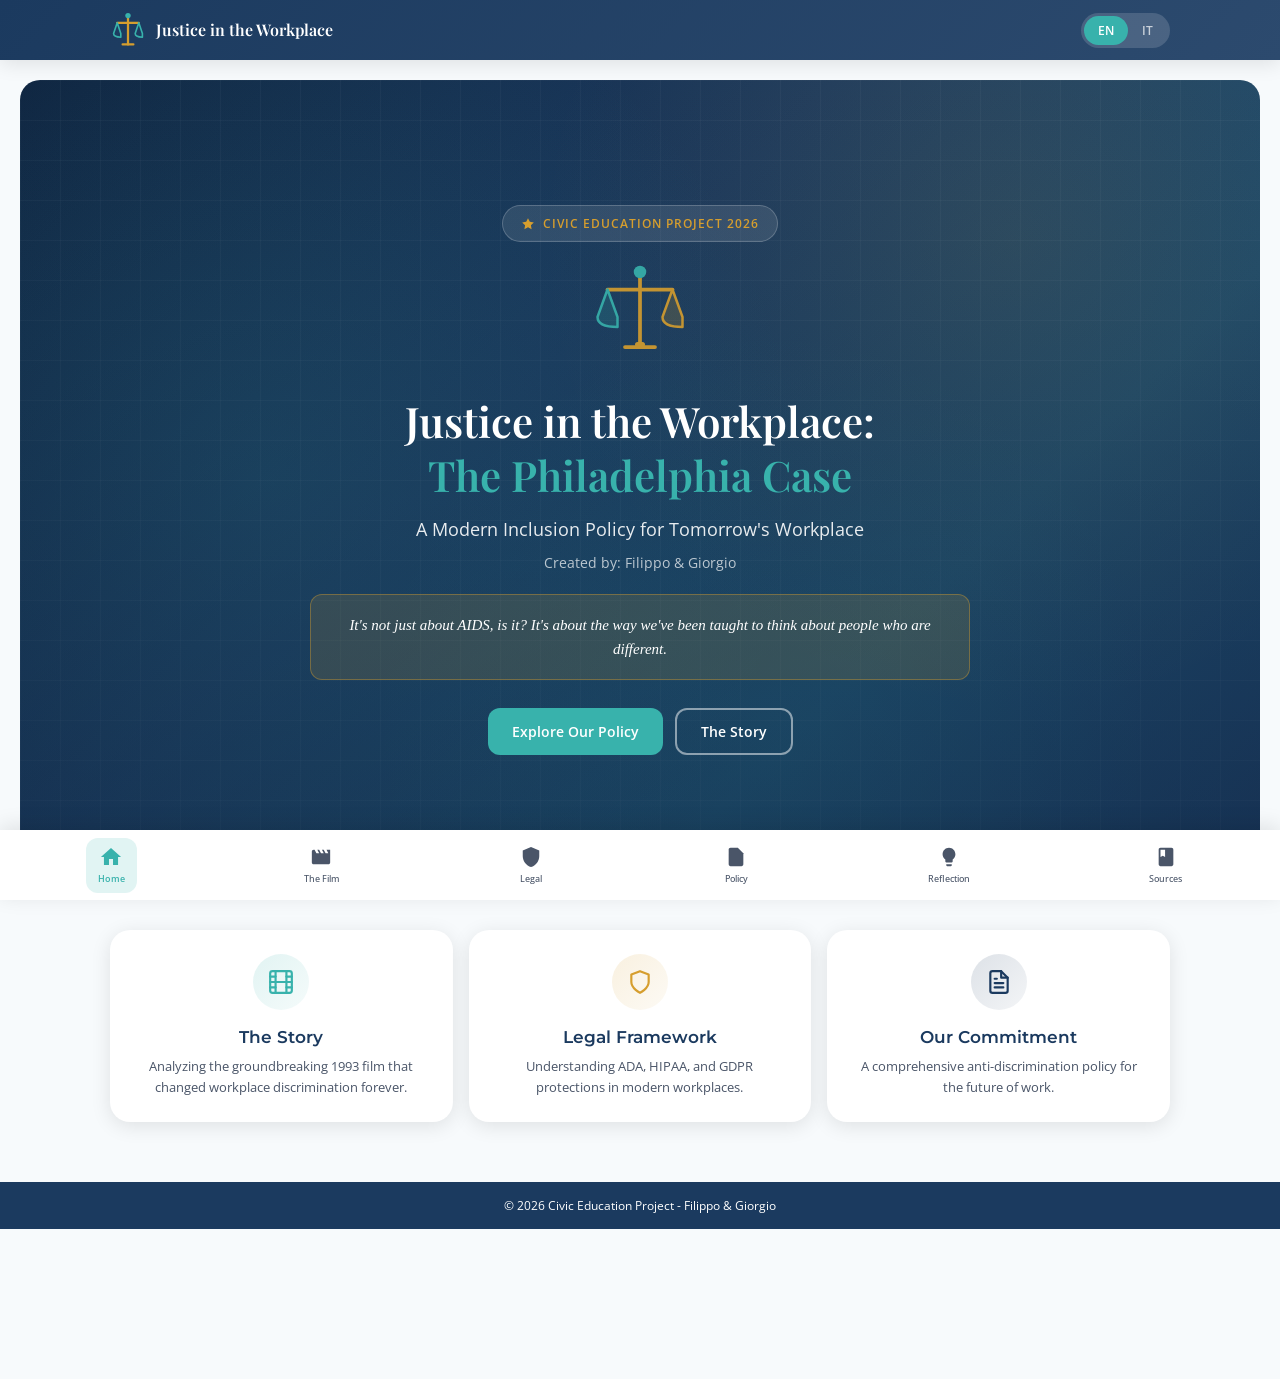
==== commit b9d45621: "feat: replace hero imagery with abstract patterns and update UI icons throughout the dashboard" ====
--- a/index.html
+++ b/index.html
@@ -24,10 +24,17 @@
         <div class="header-content">
             <div class="logo">
                 <div class="logo-icon">
-                    <svg viewBox="0 0 50 40" fill="none">
-                        <path d="M5 35 L5 30 L20 20 L20 5 L30 5 L30 20 L45 30 L45 35" stroke="#D69E2E" stroke-width="2.5" fill="none" stroke-linecap="round"/>
-                        <circle cx="15" cy="30" r="4" fill="#38B2AC"/>
-                        <circle cx="35" cy="30" r="4" fill="#38B2AC"/>
+                    <svg viewBox="0 0 40 40" fill="none" xmlns="http://www.w3.org/2000/svg">
+                        <!-- Scales of Justice -->
+                        <line x1="20" y1="4" x2="20" y2="36" stroke="#D69E2E" stroke-width="2.5" stroke-linecap="round"/>
+                        <line x1="8" y1="12" x2="32" y2="12" stroke="#D69E2E" stroke-width="2.5" stroke-linecap="round"/>
+                        <circle cx="20" cy="4" r="3" fill="#38B2AC"/>
+                        <!-- Left pan -->
+                        <path d="M8 12 L4 24 Q4 28 12 28 Q12 28 12 24 Z" fill="none" stroke="#38B2AC" stroke-width="1.8" stroke-linejoin="round"/>
+                        <!-- Right pan -->
+                        <path d="M32 12 L28 24 Q28 28 36 28 Q36 28 36 24 Z" fill="none" stroke="#38B2AC" stroke-width="1.8" stroke-linejoin="round"/>
+                        <!-- Base -->
+                        <line x1="14" y1="36" x2="26" y2="36" stroke="#D69E2E" stroke-width="2.5" stroke-linecap="round"/>
                     </svg>
                 </div>
                 <span class="logo-text">Justice in the Workplace</span>
@@ -47,14 +54,28 @@
             <!-- Hero Section -->
             <section class="hero">
                 <div class="hero-bg">
-                    <img src="https://images.unsplash.com/photo-1522071820081-009f0129c71c?w=1920&q=80" alt="Diverse workplace team">
+                    <div class="hero-pattern"></div>
                     <div class="hero-overlay"></div>
                 </div>
                 <div class="hero-content">
                     <div class="hero-badge">
-                        <svg viewBox="0 0 24 24"><path d="M12 2l3.09 6.26L22 9.27l-5 4.87 1.18 6.88L12 17.77l-6.18 3.25L7 14.14 2 9.27l6.91-1.01L12 2z" fill="#D69E2E"/></svg>
+                        <svg viewBox="0 0 24 24" width="14" height="14"><path d="M12 2l3.09 6.26L22 9.27l-5 4.87 1.18 6.88L12 17.77l-6.18 3.25L7 14.14 2 9.27l6.91-1.01L12 2z" fill="#D69E2E"/></svg>
                         <span data-i18n="hero.badge">Civic Education Project 2026</span>
                     </div>
+                    
+                    <!-- Large decorative scales icon -->
+                    <div style="margin-bottom: 24px;">
+                        <svg viewBox="0 0 80 80" width="100" height="100" fill="none" xmlns="http://www.w3.org/2000/svg" style="opacity: 0.9;">
+                            <line x1="40" y1="8" x2="40" y2="68" stroke="#D69E2E" stroke-width="3" stroke-linecap="round"/>
+                            <line x1="14" y1="22" x2="66" y2="22" stroke="#D69E2E" stroke-width="3" stroke-linecap="round"/>
+                            <circle cx="40" cy="8" r="5" fill="#38B2AC"/>
+                            <path d="M14 22 L6 44 Q6 52 22 52 Q22 52 22 44 Z" fill="rgba(56,178,172,0.2)" stroke="#38B2AC" stroke-width="2" stroke-linejoin="round"/>
+                            <path d="M66 22 L58 44 Q58 52 74 52 Q74 52 74 44 Z" fill="rgba(214,158,46,0.2)" stroke="#D69E2E" stroke-width="2" stroke-linejoin="round"/>
+                            <line x1="28" y1="68" x2="52" y2="68" stroke="#D69E2E" stroke-width="3" stroke-linecap="round"/>
+                            <rect x="36" y="64" width="8" height="4" rx="2" fill="#D69E2E"/>
+                        </svg>
+                    </div>
+                    
                     <h1><span data-i18n="hero.title">Justice in the Workplace:</span><br><span class="accent" data-i18n="hero.title2">The Philadelphia Case</span></h1>
                     <p class="subtitle" data-i18n="hero.subtitle">A Modern Inclusion Policy for Tomorrow's Workplace</p>
                     <p class="authors" data-i18n="hero.authors">Created by: Filippo & Giorgio</p>
@@ -77,22 +98,22 @@
                 <div class="container">
                     <div class="cards">
                         <div class="card" onclick="switchTab('film')">
-                            <div class="card-icon">
-                                <svg viewBox="0 0 24 24" fill="#38B2AC"><path d="M18 4l2 4h-3l-2-4h-2l2 4h-3l-2-4H8l2 4H7L5 4H4c-1.1 0-1.99.9-1.99 2L2 18c0 1.1.9 2 2 2h16c1.1 0 2-.9 2-2V4h-4z"/></svg>
+                            <div class="card-icon" style="background: linear-gradient(135deg, rgba(56, 178, 172, 0.15), rgba(56, 178, 172, 0.05));">
+                                <svg viewBox="0 0 24 24" width="26" height="26" fill="none" stroke="#38B2AC" stroke-width="2" stroke-linecap="round" stroke-linejoin="round"><rect x="2" y="2" width="20" height="20" rx="2.18" ry="2.18"/><line x1="7" y1="2" x2="7" y2="22"/><line x1="17" y1="2" x2="17" y2="22"/><line x1="2" y1="12" x2="22" y2="12"/><line x1="2" y1="7" x2="7" y2="7"/><line x1="2" y1="17" x2="7" y2="17"/><line x1="17" y1="7" x2="22" y2="7"/><line x1="17" y1="17" x2="22" y2="17"/></svg>
                             </div>
                             <h3 data-i18n="intro.card1.title">The Story</h3>
                             <p data-i18n="intro.card1.desc">Analyzing the groundbreaking 1993 film that changed workplace discrimination forever.</p>
                         </div>
                         <div class="card" onclick="switchTab('legal')">
-                            <div class="card-icon">
-                                <svg viewBox="0 0 24 24" fill="#D69E2E"><path d="M12 1L3 5v6c0 5.55 3.84 10.74 9 12 5.16-1.26 9-6.45 9-12V5l-9-4z"/></svg>
+                            <div class="card-icon" style="background: linear-gradient(135deg, rgba(214, 158, 46, 0.15), rgba(214, 158, 46, 0.05));">
+                                <svg viewBox="0 0 24 24" width="26" height="26" fill="none" stroke="#D69E2E" stroke-width="2" stroke-linecap="round" stroke-linejoin="round"><path d="M12 22s8-4 8-10V5l-8-3-8 3v7c0 6 8 10 8 10z"/></svg>
                             </div>
                             <h3 data-i18n="intro.card2.title">Legal Framework</h3>
                             <p data-i18n="intro.card2.desc">Understanding ADA, HIPAA, and GDPR protections in modern workplaces.</p>
                         </div>
                         <div class="card" onclick="switchTab('policy')">
-                            <div class="card-icon">
-                                <svg viewBox="0 0 24 24" fill="#1B3A5F"><path d="M14 2H6c-1.1 0-2 .9-2 2v16c0 1.1.9 2 2 2h12c1.1 0 2-.9 2-2V8l-6-6z"/></svg>
+                            <div class="card-icon" style="background: linear-gradient(135deg, rgba(27, 58, 95, 0.15), rgba(27, 58, 95, 0.05));">
+                                <svg viewBox="0 0 24 24" width="26" height="26" fill="none" stroke="#1B3A5F" stroke-width="2" stroke-linecap="round" stroke-linejoin="round"><path d="M14 2H6a2 2 0 0 0-2 2v16a2 2 0 0 0 2 2h12a2 2 0 0 0 2-2V8z"/><polyline points="14 2 14 8 20 8"/><line x1="16" y1="13" x2="8" y2="13"/><line x1="16" y1="17" x2="8" y2="17"/><polyline points="10 9 9 9 8 9"/></svg>
                             </div>
                             <h3 data-i18n="intro.card3.title">Our Commitment</h3>
                             <p data-i18n="intro.card3.desc">A comprehensive anti-discrimination policy for the future of work.</p>
@@ -346,9 +367,16 @@
                 </div>
                 
                 <!-- Policy Hero -->
-                <div class="policy-hero">
-                    <img src="https://images.unsplash.com/photo-1573164713988-8665fc3270958?w=1920&q=80" alt="Diverse workplace">
+                <div class="policy-hero" style="background: linear-gradient(135deg, #0f2440 0%, #1B3A5F 40%, #1e4d6e 70%, #1B3A5F 100%);">
                     <div class="policy-hero-content">
+                        <svg viewBox="0 0 60 60" width="60" height="60" fill="none" style="margin-bottom: 16px; opacity: 0.7;">
+                            <path d="M30 5 L30 55" stroke="#D69E2E" stroke-width="2.5" stroke-linecap="round"/>
+                            <path d="M12 18 L48 18" stroke="#D69E2E" stroke-width="2.5" stroke-linecap="round"/>
+                            <circle cx="30" cy="5" r="4" fill="#38B2AC"/>
+                            <path d="M12 18 L6 34 Q6 40 18 40 Q18 40 18 34 Z" fill="rgba(56,178,172,0.2)" stroke="#38B2AC" stroke-width="1.5" stroke-linejoin="round"/>
+                            <path d="M48 18 L42 34 Q42 40 54 40 Q54 40 54 34 Z" fill="rgba(214,158,46,0.2)" stroke="#D69E2E" stroke-width="1.5" stroke-linejoin="round"/>
+                            <path d="M22 55 L38 55" stroke="#D69E2E" stroke-width="2.5" stroke-linecap="round"/>
+                        </svg>
                         <h1 data-i18n="policy.hero.title">Anti-Discrimination & Inclusion Policy 2026</h1>
                         <p data-i18n="policy.hero.tagline">Est. 1985 - Committed to Change Since 2026</p>
                     </div>
@@ -366,7 +394,9 @@
                     <!-- Chronic Illness -->
                     <div class="policy-section">
                         <div class="section-header">
-                            <div class="section-icon">🏥</div>
+                            <div class="section-icon" style="background: rgba(56, 178, 172, 0.1); border-radius: 50%; padding: 12px; display: flex; align-items: center; justify-content: center; width: 48px; height: 48px;">
+                                <svg viewBox="0 0 24 24" width="24" height="24" fill="none" stroke="#38B2AC" stroke-width="2" stroke-linecap="round" stroke-linejoin="round"><path d="M19 3H5a2 2 0 0 0-2 2v14a2 2 0 0 0 2 2h14a2 2 0 0 0 2-2V5a2 2 0 0 0-2-2z"/><path d="M12 8v8"/><path d="M8 12h8"/></svg>
+                            </div>
                             <div>
                                 <h2 data-i18n="policy.chronic.title">Chronic Illness Support</h2>
                                 <span class="subtitle" data-i18n="policy.chronic.subtitle">Your health is private. Your talent is what matters.</span>
@@ -396,7 +426,9 @@
                     <!-- LGBTQ+ -->
                     <div class="policy-section">
                         <div class="section-header">
-                            <div class="section-icon">🏳️🌈</div>
+                            <div class="section-icon" style="background: rgba(214, 158, 46, 0.1); border-radius: 50%; padding: 12px; display: flex; align-items: center; justify-content: center; width: 48px; height: 48px;">
+                                <svg viewBox="0 0 24 24" width="24" height="24" fill="none" stroke="#D69E2E" stroke-width="2" stroke-linecap="round" stroke-linejoin="round"><path d="M20.84 4.61a5.5 5.5 0 0 0-7.78 0L12 5.67l-1.06-1.06a5.5 5.5 0 0 0-7.78 7.78l1.06 1.06L12 21.23l7.78-7.78 1.06-1.06a5.5 5.5 0 0 0 0-7.78z"/></svg>
+                            </div>
                             <div>
                                 <h2 class="lgbtq" data-i18n="policy.lgbtq.title">LGBTQ+ Rights & Inclusion</h2>
                                 <span class="subtitle" data-i18n="policy.lgbtq.subtitle">Pride in who you are. Equality in everything we do.</span>
@@ -421,7 +453,9 @@
                     <!-- Training -->
                     <div class="policy-section">
                         <div class="section-header">
-                            <div class="section-icon">🎓</div>
+                            <div class="section-icon" style="background: rgba(27, 58, 95, 0.1); border-radius: 50%; padding: 12px; display: flex; align-items: center; justify-content: center; width: 48px; height: 48px;">
+                                <svg viewBox="0 0 24 24" width="24" height="24" fill="none" stroke="#1B3A5F" stroke-width="2" stroke-linecap="round" stroke-linejoin="round"><path d="M22 10v6M2 10l10-5 10 5-10 5z"/><path d="M6 12v5c3 3 9 3 12 0v-5"/></svg>
+                            </div>
                             <div>
                                 <h2 data-i18n="policy.training.title">Diversity Training Program</h2>
                                 <span class="subtitle" data-i18n="policy.training.subtitle">Education is the foundation of change.</span>
@@ -432,12 +466,24 @@
                                 <h4 data-i18n="policy.training.module1.title">Module 1: Understanding Unconscious Bias</h4>
                                 <p data-i18n="policy.training.module1.content">What is unconscious bias and how does it affect decisions?</p>
                             </div>
-                            <div class="highlight">
-                                <h4 data-i18n="policy.training.ongoing">ONGOING INITIATIVES</h4>
-                                <ul>
-                                    <li>📚 Monthly Diversity Lunch & Learn</li>
-                                    <li>🤝 Mentorship Program</li>
-                                    <li>📊 Annual Climate Survey</li>
+                            <div class="highlight" style="background: linear-gradient(135deg, #FEFCF3 0%, #FFF5D1 100%); border: 1px solid #F6E05E; border-radius: 12px; padding: 24px; margin-top: 24px; box-shadow: 0 4px 6px rgba(214, 158, 46, 0.05);">
+                                <h4 data-i18n="policy.training.ongoing" style="color: #B7791F; display: flex; align-items: center; gap: 8px; margin-bottom: 16px;">
+                                    <svg viewBox="0 0 24 24" width="20" height="20" fill="none" stroke="currentColor" stroke-width="2" stroke-linecap="round" stroke-linejoin="round"><polygon points="13 2 3 14 12 14 11 22 21 10 12 10 13 2"/></svg>
+                                    ONGOING INITIATIVES
+                                </h4>
+                                <ul style="list-style: none; padding: 0; margin: 0; display: flex; flex-direction: column; gap: 12px;">
+                                    <li style="display: flex; align-items: center; gap: 12px;">
+                                        <div style="background: rgba(214, 158, 46, 0.15); padding: 8px; border-radius: 8px; color: #D69E2E; display: flex;"><svg viewBox="0 0 24 24" width="16" height="16" fill="none" stroke="currentColor" stroke-width="2"><path d="M4 19.5A2.5 2.5 0 0 1 6.5 17H20"></path><path d="M6.5 2H20v20H6.5A2.5 2.5 0 0 1 4 19.5v-15A2.5 2.5 0 0 1 6.5 2z"></path></svg></div>
+                                        <span>Monthly Diversity Lunch & Learn</span>
+                                    </li>
+                                    <li style="display: flex; align-items: center; gap: 12px;">
+                                        <div style="background: rgba(214, 158, 46, 0.15); padding: 8px; border-radius: 8px; color: #D69E2E; display: flex;"><svg viewBox="0 0 24 24" width="16" height="16" fill="none" stroke="currentColor" stroke-width="2"><path d="M17 21v-2a4 4 0 0 0-4-4H5a4 4 0 0 0-4 4v2"></path><circle cx="9" cy="7" r="4"></circle><path d="M23 21v-2a4 4 0 0 0-3-3.87"></path><path d="M16 3.13a4 4 0 0 1 0 7.75"></path></svg></div>
+                                        <span>Mentorship Program</span>
+                                    </li>
+                                    <li style="display: flex; align-items: center; gap: 12px;">
+                                        <div style="background: rgba(214, 158, 46, 0.15); padding: 8px; border-radius: 8px; color: #D69E2E; display: flex;"><svg viewBox="0 0 24 24" width="16" height="16" fill="none" stroke="currentColor" stroke-width="2"><path d="M3 3v18h18"></path><path d="M18 17V9"></path><path d="M13 17V5"></path><path d="M8 17v-3"></path></svg></div>
+                                        <span>Annual Climate Survey</span>
+                                    </li>
                                 </ul>
                             </div>
                         </div>
@@ -464,7 +510,12 @@
                 <h2 data-i18n="reflection.timeline.title">Stigma: 1993 → 2026</h2>
                 <div class="timeline-comp">
                     <div class="timeline-col past">
-                        <h3>📼 <span data-i18n="reflection.past.title">When Philadelphia Was Released</span></h3>
+                        <h3 style="display: flex; align-items: center;">
+                            <div style="display: inline-flex; background: rgba(27, 58, 95, 0.1); border-radius: 50%; padding: 8px; margin-right: 12px;">
+                                <svg viewBox="0 0 24 24" width="24" height="24" fill="none" stroke="#1B3A5F" stroke-width="2" stroke-linecap="round" stroke-linejoin="round"><circle cx="12" cy="12" r="10"/><polyline points="12 6 12 12 8 14"/></svg>
+                            </div>
+                            <span data-i18n="reflection.past.title">When Philadelphia Was Released</span>
+                        </h3>
                         <h4 data-i18n="reflection.past.subtitle">HIV/AIDS Stigma:</h4>
                         <ul>
                             <li>Poorly understood by public</li>
@@ -474,7 +525,12 @@
                         </ul>
                     </div>
                     <div class="timeline-col present">
-                        <h3>💻 <span data-i18n="reflection.present.title">Today's Challenges</span></h3>
+                        <h3 style="display: flex; align-items: center;">
+                            <div style="display: inline-flex; background: rgba(56, 178, 172, 0.1); border-radius: 50%; padding: 8px; margin-right: 12px;">
+                                <svg viewBox="0 0 24 24" width="24" height="24" fill="none" stroke="#38B2AC" stroke-width="2" stroke-linecap="round" stroke-linejoin="round"><rect x="2" y="3" width="20" height="14" rx="2" ry="2"/><line x1="8" y1="21" x2="16" y2="21"/><line x1="12" y1="17" x2="12" y2="21"/></svg>
+                            </div>
+                            <span data-i18n="reflection.present.title">Today's Challenges</span>
+                        </h3>
                         <h4 data-i18n="reflection.present.subtitle">Modern Stigmas:</h4>
                         <ul>
                             <li><strong>Mental Health:</strong> Seen as "weakness"</li>
@@ -490,7 +546,10 @@
                     <h3 data-i18n="reflection.changed.title">What Has Changed?</h3>
                     <div class="cols">
                         <div class="col not-changed">
-                            <h4>✗ What Hasn't Changed</h4>
+                            <h4 style="display: flex; align-items: center; gap: 8px; color: #E53E3E;">
+                                <svg viewBox="0 0 24 24" width="20" height="20" fill="none" stroke="currentColor" stroke-width="2" stroke-linecap="round" stroke-linejoin="round"><circle cx="12" cy="12" r="10"/><line x1="15" y1="9" x2="9" y2="15"/><line x1="9" y1="9" x2="15" y2="15"/></svg>
+                                What Hasn't Changed
+                            </h4>
                             <ul>
                                 <li>Fear of the unknown</li>
                                 <li>Judging by appearance</li>
@@ -498,7 +557,10 @@
                             </ul>
                         </div>
                         <div class="col changed">
-                            <h4>✓ What HAS Changed</h4>
+                            <h4 style="display: flex; align-items: center; gap: 8px; color: #38A169;">
+                                <svg viewBox="0 0 24 24" width="20" height="20" fill="none" stroke="currentColor" stroke-width="2" stroke-linecap="round" stroke-linejoin="round"><path d="M22 11.08V12a10 10 0 1 1-5.93-9.14"/><polyline points="22 4 12 14.01 9 11.01"/></svg>
+                                What HAS Changed
+                            </h4>
                             <ul>
                                 <li>Legal protections stronger</li>
                                 <li>Scientific understanding improved</li>
--- a/css/styles.css
+++ b/css/styles.css
@@ -221,16 +221,30 @@
     z-index: 0;
 }
 
-.hero-bg img {
-    width: 100%;
-    height: 100%;
-    object-fit: cover;
+.hero-pattern {
+    position: absolute;
+    inset: 0;
+    background:
+        radial-gradient(circle at 20% 50%, rgba(56, 178, 172, 0.15) 0%, transparent 50%),
+        radial-gradient(circle at 80% 20%, rgba(214, 158, 46, 0.1) 0%, transparent 40%),
+        radial-gradient(circle at 60% 80%, rgba(56, 178, 172, 0.08) 0%, transparent 40%),
+        linear-gradient(135deg, #0f2440 0%, #1B3A5F 40%, #1e4d6e 70%, #1B3A5F 100%);
+}
+
+.hero-pattern::before {
+    content: '';
+    position: absolute;
+    inset: 0;
+    background-image:
+        linear-gradient(rgba(255,255,255,0.03) 1px, transparent 1px),
+        linear-gradient(90deg, rgba(255,255,255,0.03) 1px, transparent 1px);
+    background-size: 40px 40px;
 }
 
 .hero-overlay {
     position: absolute;
     inset: 0;
-    background: linear-gradient(135deg, rgba(27, 58, 95, 0.92) 0%, rgba(56, 178, 172, 0.85) 100%);
+    background: linear-gradient(180deg, transparent 0%, rgba(15, 36, 64, 0.4) 100%);
 }
 
 .hero-content {
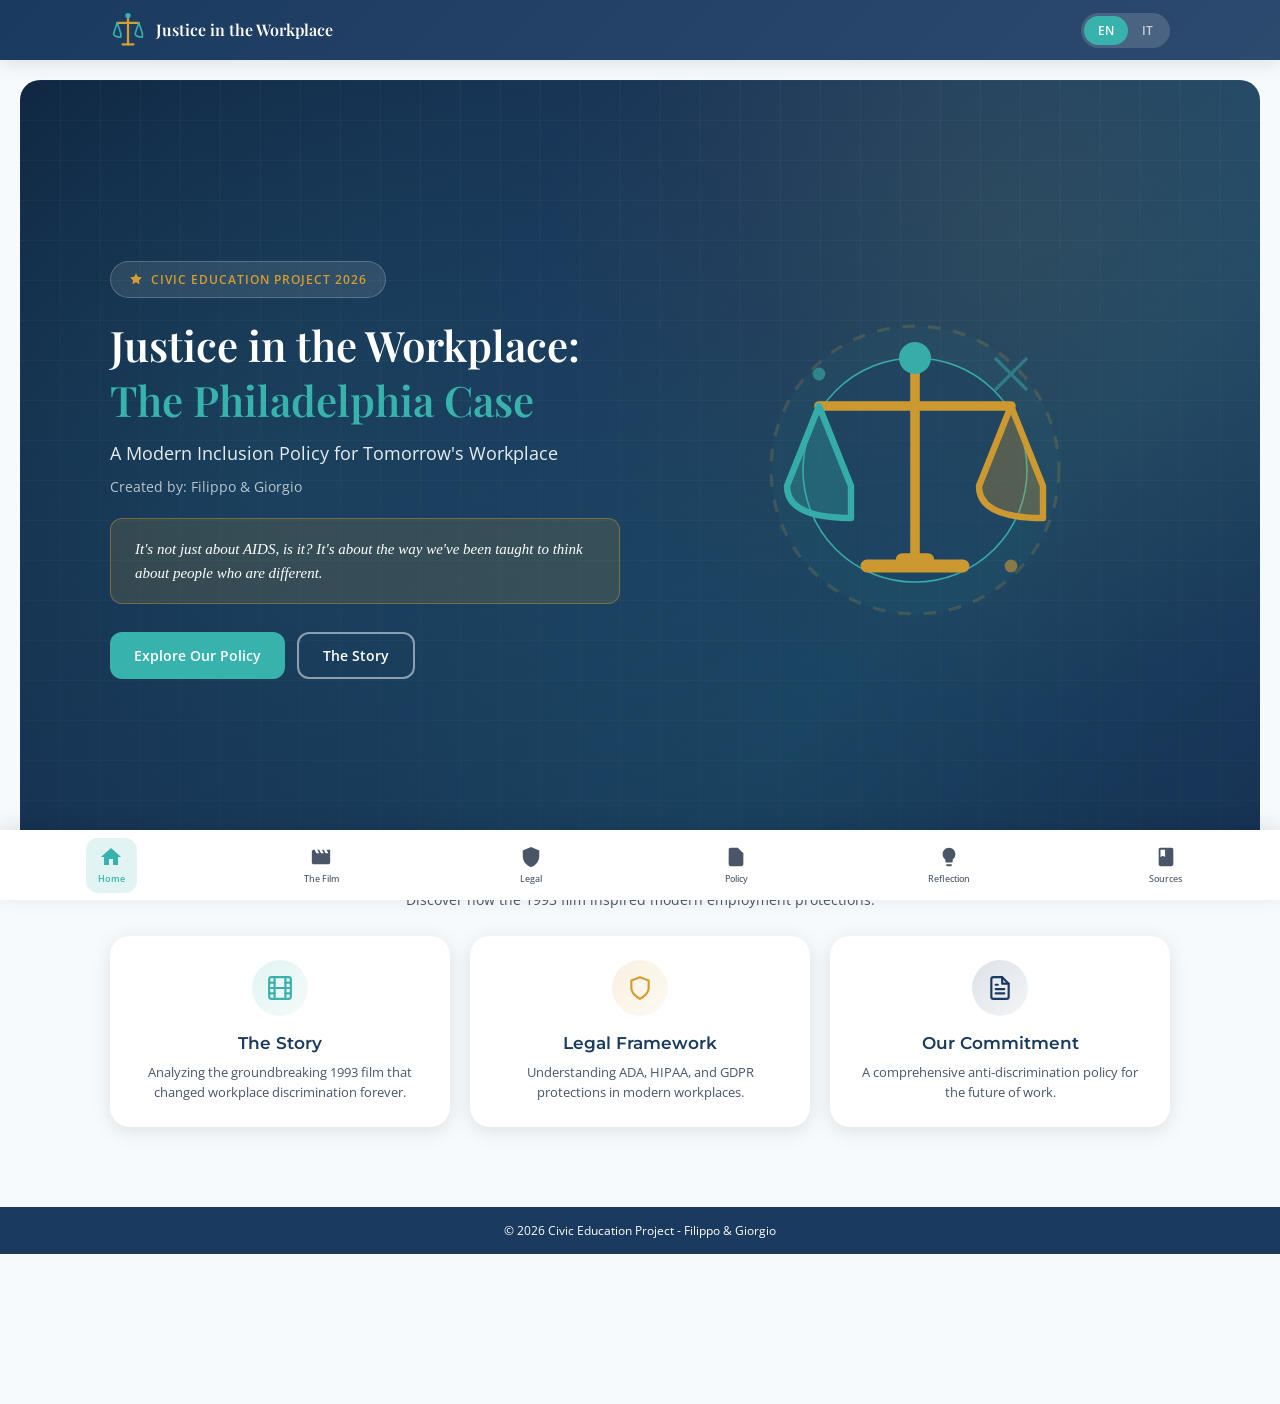
==== commit 06a85964: "feat: redesign hero section with split-layout graphics and update intro component styling" ====
--- a/index.html
+++ b/index.html
@@ -57,38 +57,47 @@
                     <div class="hero-pattern"></div>
                     <div class="hero-overlay"></div>
                 </div>
-                <div class="hero-content">
-                    <div class="hero-badge">
-                        <svg viewBox="0 0 24 24" width="14" height="14"><path d="M12 2l3.09 6.26L22 9.27l-5 4.87 1.18 6.88L12 17.77l-6.18 3.25L7 14.14 2 9.27l6.91-1.01L12 2z" fill="#D69E2E"/></svg>
-                        <span data-i18n="hero.badge">Civic Education Project 2026</span>
+                <div class="hero-content-wrapper container">
+                    <div class="hero-text">
+                        <div class="hero-badge">
+                            <svg viewBox="0 0 24 24" width="14" height="14"><path d="M12 2l3.09 6.26L22 9.27l-5 4.87 1.18 6.88L12 17.77l-6.18 3.25L7 14.14 2 9.27l6.91-1.01L12 2z" fill="#D69E2E"/></svg>
+                            <span data-i18n="hero.badge">Civic Education Project 2026</span>
+                        </div>
+                        
+                        <h1><span data-i18n="hero.title">Justice in the Workplace:</span><br><span class="accent" data-i18n="hero.title2">The Philadelphia Case</span></h1>
+                        <p class="subtitle" data-i18n="hero.subtitle">A Modern Inclusion Policy for Tomorrow's Workplace</p>
+                        <p class="authors" data-i18n="hero.authors">Created by: Filippo & Giorgio</p>
+                        <div class="quote">
+                            <p data-i18n="hero.quote">"It's not just about AIDS, is it? It's about the way we've been taught to think about people who are different."</p>
+                        </div>
+                        <div class="hero-actions">
+                            <button class="btn btn-primary" onclick="switchTab('policy')">
+                                <span data-i18n="hero.cta.policy">Explore Our Policy</span>
+                            </button>
+                            <button class="btn btn-secondary" onclick="switchTab('film')">
+                                <span data-i18n="hero.cta.story">The Story</span>
+                            </button>
+                        </div>
                     </div>
                     
-                    <!-- Large decorative scales icon -->
-                    <div style="margin-bottom: 24px;">
-                        <svg viewBox="0 0 80 80" width="100" height="100" fill="none" xmlns="http://www.w3.org/2000/svg" style="opacity: 0.9;">
-                            <line x1="40" y1="8" x2="40" y2="68" stroke="#D69E2E" stroke-width="3" stroke-linecap="round"/>
-                            <line x1="14" y1="22" x2="66" y2="22" stroke="#D69E2E" stroke-width="3" stroke-linecap="round"/>
-                            <circle cx="40" cy="8" r="5" fill="#38B2AC"/>
-                            <path d="M14 22 L6 44 Q6 52 22 52 Q22 52 22 44 Z" fill="rgba(56,178,172,0.2)" stroke="#38B2AC" stroke-width="2" stroke-linejoin="round"/>
-                            <path d="M66 22 L58 44 Q58 52 74 52 Q74 52 74 44 Z" fill="rgba(214,158,46,0.2)" stroke="#D69E2E" stroke-width="2" stroke-linejoin="round"/>
-                            <line x1="28" y1="68" x2="52" y2="68" stroke="#D69E2E" stroke-width="3" stroke-linecap="round"/>
-                            <rect x="36" y="64" width="8" height="4" rx="2" fill="#D69E2E"/>
+                    <div class="hero-graphic">
+                        <svg viewBox="0 0 100 100" width="100%" height="100%" fill="none" xmlns="http://www.w3.org/2000/svg" style="opacity: 0.95; max-width: 320px;">
+                            <!-- Sophisticated glowing scales -->
+                            <circle cx="50" cy="50" r="45" fill="rgba(56,178,172,0.05)" stroke="rgba(214,158,46,0.2)" stroke-width="1" stroke-dasharray="4 4" />
+                            <circle cx="50" cy="50" r="35" fill="rgba(27,58,95,0.4)" stroke="#38B2AC" stroke-width="0.5" />
+                            <line x1="50" y1="15" x2="50" y2="80" stroke="#D69E2E" stroke-width="3" stroke-linecap="round"/>
+                            <line x1="20" y1="30" x2="80" y2="30" stroke="#D69E2E" stroke-width="3" stroke-linecap="round"/>
+                            <circle cx="50" cy="15" r="5" fill="#38B2AC"/>
+                            <path d="M20 30 L10 55 Q10 65 30 65 Q30 65 30 55 Z" fill="rgba(56,178,172,0.3)" stroke="#38B2AC" stroke-width="2" stroke-linejoin="round"/>
+                            <path d="M80 30 L70 55 Q70 65 90 65 Q90 65 90 55 Z" fill="rgba(214,158,46,0.3)" stroke="#D69E2E" stroke-width="2" stroke-linejoin="round"/>
+                            <line x1="35" y1="80" x2="65" y2="80" stroke="#D69E2E" stroke-width="4" stroke-linecap="round"/>
+                            <rect x="44" y="76" width="12" height="4" rx="2" fill="#D69E2E"/>
+                            
+                            <!-- decorative geometric accents -->
+                            <circle cx="20" cy="20" r="2" fill="#38B2AC" opacity="0.6" />
+                            <circle cx="80" cy="80" r="2" fill="#D69E2E" opacity="0.6" />
+                            <path d="M75 15 L85 25 M85 15 L75 25" stroke="#38B2AC" stroke-width="1" opacity="0.5" />
                         </svg>
-                    </div>
-                    
-                    <h1><span data-i18n="hero.title">Justice in the Workplace:</span><br><span class="accent" data-i18n="hero.title2">The Philadelphia Case</span></h1>
-                    <p class="subtitle" data-i18n="hero.subtitle">A Modern Inclusion Policy for Tomorrow's Workplace</p>
-                    <p class="authors" data-i18n="hero.authors">Created by: Filippo & Giorgio</p>
-                    <div class="quote">
-                        <p data-i18n="hero.quote">"It's not just about AIDS, is it? It's about the way we've been taught to think about people who are different."</p>
-                    </div>
-                    <div class="hero-actions">
-                        <button class="btn btn-primary" onclick="switchTab('policy')">
-                            <span data-i18n="hero.cta.policy">Explore Our Policy</span>
-                        </button>
-                        <button class="btn btn-secondary" onclick="switchTab('film')">
-                            <span data-i18n="hero.cta.story">The Story</span>
-                        </button>
                     </div>
                 </div>
             </section>
@@ -96,6 +105,10 @@
             <!-- Intro Cards -->
             <section class="intro">
                 <div class="container">
+                    <div class="intro-header">
+                        <h2 data-i18n="intro.title">Explore the Project</h2>
+                        <p data-i18n="intro.subtitle">Discover how the 1993 film inspired modern employment protections.</p>
+                    </div>
                     <div class="cards">
                         <div class="card" onclick="switchTab('film')">
                             <div class="card-icon" style="background: linear-gradient(135deg, rgba(56, 178, 172, 0.15), rgba(56, 178, 172, 0.05));">
@@ -620,13 +633,15 @@
                     <p data-i18n="sources.subtitle">Academic integrity and attribution</p>
                 </div>
                 
-                <div class="intro-box">
-                    <p data-i18n="sources.intro">All sources were consulted between January and April 2026. This project is for educational purposes only.</p>
-                </div>
                 
                 <div class="sources-grid">
                     <div class="source">
-                        <h3>🎬 <span data-i18n="sources.film.title">Film Source</span></h3>
+                        <h3 style="display: flex; align-items: center;">
+                            <div style="display: inline-flex; background: rgba(56, 178, 172, 0.1); border-radius: 50%; padding: 8px; margin-right: 12px;">
+                                <svg viewBox="0 0 24 24" width="20" height="20" fill="none" stroke="#38B2AC" stroke-width="2" stroke-linecap="round" stroke-linejoin="round"><rect x="2" y="2" width="20" height="20" rx="2.18" ry="2.18"/><line x1="7" y1="2" x2="7" y2="22"/><line x1="17" y1="2" x2="17" y2="22"/><line x1="2" y1="12" x2="22" y2="12"/><line x1="2" y1="7" x2="7" y2="7"/><line x1="2" y1="17" x2="7" y2="17"/><line x1="17" y1="7" x2="22" y2="7"/><line x1="17" y1="17" x2="22" y2="17"/></svg>
+                            </div>
+                            <span data-i18n="sources.film.title">Film Source</span>
+                        </h3>
                         <ul>
                             <li><strong>Philadelphia (1993)</strong></li>
                             <li>Director: Jonathan Demme</li>
@@ -635,7 +650,12 @@
                         </ul>
                     </div>
                     <div class="source">
-                        <h3>⚖️ <span data-i18n="sources.legal.title">Legal Research</span></h3>
+                        <h3 style="display: flex; align-items: center;">
+                            <div style="display: inline-flex; background: rgba(27, 58, 95, 0.1); border-radius: 50%; padding: 8px; margin-right: 12px;">
+                                <svg viewBox="0 0 24 24" width="20" height="20" fill="none" stroke="#1B3A5F" stroke-width="2" stroke-linecap="round" stroke-linejoin="round"><path d="M12 22s8-4 8-10V5l-8-3-8 3v7c0 6 8 10 8 10z"/></svg>
+                            </div>
+                            <span data-i18n="sources.legal.title">Legal Research</span>
+                        </h3>
                         <ul>
                             <li><strong>ADA:</strong> ADA.gov, EEOC</li>
                             <li><strong>Privacy:</strong> HIPAA, GDPR</li>
@@ -644,7 +664,12 @@
                         </ul>
                     </div>
                     <div class="source">
-                        <h3>📚 <span data-i18n="sources.academic.title">Academic Sources</span></h3>
+                        <h3 style="display: flex; align-items: center;">
+                            <div style="display: inline-flex; background: rgba(214, 158, 46, 0.1); border-radius: 50%; padding: 8px; margin-right: 12px;">
+                                <svg viewBox="0 0 24 24" width="20" height="20" fill="none" stroke="#D69E2E" stroke-width="2" stroke-linecap="round" stroke-linejoin="round"><path d="M4 19.5A2.5 2.5 0 0 1 6.5 17H20"></path><path d="M6.5 2H20v20H6.5A2.5 2.5 0 0 1 4 19.5v-15A2.5 2.5 0 0 1 6.5 2z"></path></svg>
+                            </div>
+                            <span data-i18n="sources.academic.title">Academic Sources</span>
+                        </h3>
                         <ul>
                             <li>Harvard Law Review</li>
                             <li>Journal of Business Ethics</li>
@@ -653,7 +678,12 @@
                         </ul>
                     </div>
                     <div class="source">
-                        <h3>👥 <span data-i18n="sources.authors.title">Project Authors</span></h3>
+                        <h3 style="display: flex; align-items: center;">
+                            <div style="display: inline-flex; background: rgba(221, 107, 32, 0.1); border-radius: 50%; padding: 8px; margin-right: 12px;">
+                                <svg viewBox="0 0 24 24" width="20" height="20" fill="none" stroke="#DD6B20" stroke-width="2" stroke-linecap="round" stroke-linejoin="round"><path d="M17 21v-2a4 4 0 0 0-4-4H5a4 4 0 0 0-4 4v2"></path><circle cx="9" cy="7" r="4"></circle><path d="M23 21v-2a4 4 0 0 0-3-3.87"></path><path d="M16 3.13a4 4 0 0 1 0 7.75"></path></svg>
+                            </div>
+                            <span data-i18n="sources.authors.title">Project Authors</span>
+                        </h3>
                         <ul>
                             <li data-i18n="sources.authors.filippo">Filippo - Research, Legal Analysis</li>
                             <li data-i18n="sources.authors.giorgio">Giorgio - Design, Development</li>
--- a/css/styles.css
+++ b/css/styles.css
@@ -247,12 +247,26 @@
     background: linear-gradient(180deg, transparent 0%, rgba(15, 36, 64, 0.4) 100%);
 }
 
-.hero-content {
+.hero-content-wrapper {
     position: relative;
     z-index: 1;
-    text-align: center;
-    padding: 40px 20px;
-    max-width: 700px;
+    display: grid;
+    grid-template-columns: 1fr 1fr;
+    gap: 40px;
+    align-items: center;
+    padding: 60px 20px 80px; /* Extra bottom padding for card overlap */
+    width: 100%;
+}
+
+.hero-text {
+    text-align: left;
+    max-width: 600px;
+}
+
+.hero-graphic {
+    display: flex;
+    justify-content: center;
+    align-items: center;
 }
 
 .hero-badge {
@@ -319,7 +333,7 @@
 .hero-actions {
     display: flex;
     gap: 12px;
-    justify-content: center;
+    justify-content: flex-start;
     flex-wrap: wrap;
 }
 
@@ -365,13 +379,32 @@
    INTRO CARDS
    ============================================ */
 .intro {
-    padding: 20px 0;
+    padding: 0 0 40px;
+    position: relative;
+    z-index: 10;
+    margin-top: -60px; /* Pulls cards up over the hero bg */
+}
+
+.intro-header {
+    text-align: center;
+    margin-bottom: 24px;
+}
+
+.intro-header h2 {
+    font-size: 24px;
+    color: var(--primary);
+    margin-bottom: 8px;
+}
+
+.intro-header p {
+    color: var(--secondary);
+    font-size: 14px;
 }
 
 .cards {
     display: grid;
-    grid-template-columns: repeat(auto-fit, minmax(260px, 1fr));
-    gap: 16px;
+    grid-template-columns: repeat(auto-fit, minmax(280px, 1fr));
+    gap: 20px;
 }
 
 .card {
@@ -1358,6 +1391,25 @@
    RESPONSIVE
    ============================================ */
 @media (max-width: 768px) {
+    .hero-content-wrapper {
+        grid-template-columns: 1fr;
+        text-align: center;
+        padding-top: 40px;
+    }
+    
+    .hero-text {
+        text-align: center;
+        margin: 0 auto;
+    }
+    
+    .hero-actions {
+        justify-content: center;
+    }
+    
+    .hero-graphic {
+        display: none; /* Hide graphic on small screens to save space */
+    }
+
     .film-hero {
         grid-template-columns: 1fr;
     }
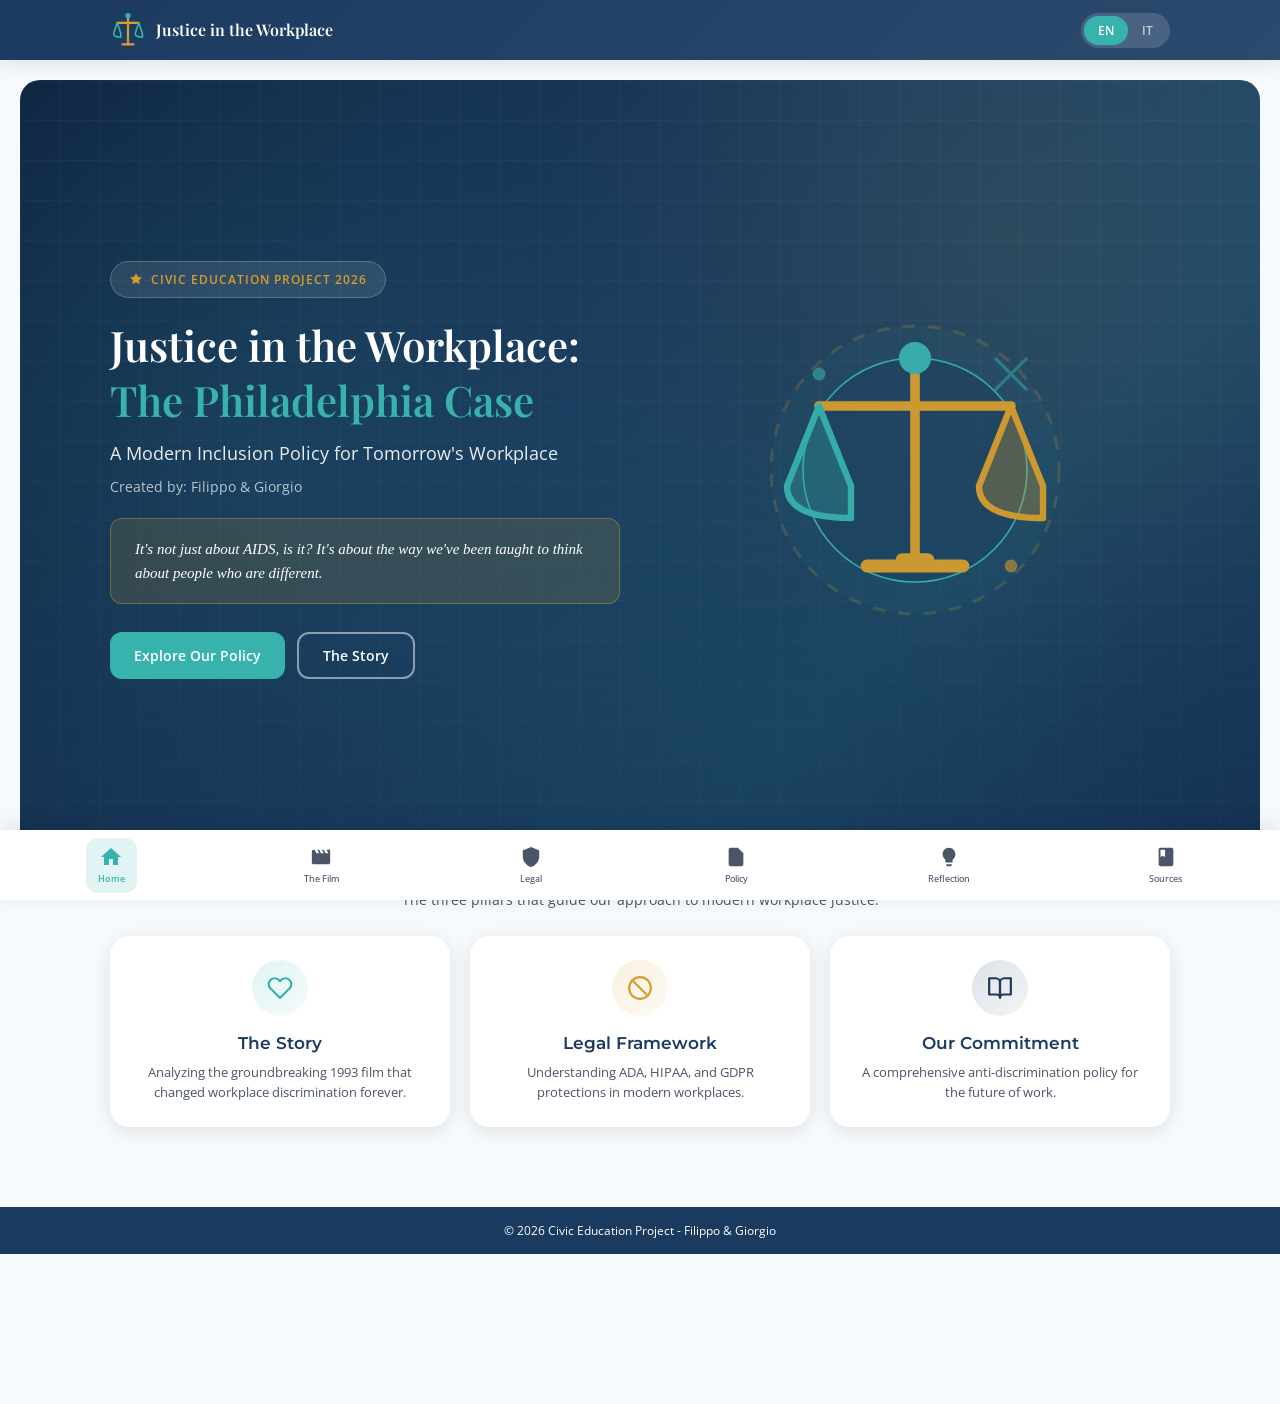
==== commit df90fea8: "refactor: rebrand intro section to project pillars with updated content and icons" ====
--- a/index.html
+++ b/index.html
@@ -102,34 +102,34 @@
                 </div>
             </section>
             
-            <!-- Intro Cards -->
+            <!-- Project Pillars -->
             <section class="intro">
                 <div class="container">
                     <div class="intro-header">
-                        <h2 data-i18n="intro.title">Explore the Project</h2>
-                        <p data-i18n="intro.subtitle">Discover how the 1993 film inspired modern employment protections.</p>
+                        <h2 data-i18n="intro.title">Our Core Philosophy</h2>
+                        <p data-i18n="intro.subtitle">The three pillars that guide our approach to modern workplace justice.</p>
                     </div>
                     <div class="cards">
-                        <div class="card" onclick="switchTab('film')">
+                        <div class="card">
                             <div class="card-icon" style="background: linear-gradient(135deg, rgba(56, 178, 172, 0.15), rgba(56, 178, 172, 0.05));">
-                                <svg viewBox="0 0 24 24" width="26" height="26" fill="none" stroke="#38B2AC" stroke-width="2" stroke-linecap="round" stroke-linejoin="round"><rect x="2" y="2" width="20" height="20" rx="2.18" ry="2.18"/><line x1="7" y1="2" x2="7" y2="22"/><line x1="17" y1="2" x2="17" y2="22"/><line x1="2" y1="12" x2="22" y2="12"/><line x1="2" y1="7" x2="7" y2="7"/><line x1="2" y1="17" x2="7" y2="17"/><line x1="17" y1="7" x2="22" y2="7"/><line x1="17" y1="17" x2="22" y2="17"/></svg>
-                            </div>
-                            <h3 data-i18n="intro.card1.title">The Story</h3>
-                            <p data-i18n="intro.card1.desc">Analyzing the groundbreaking 1993 film that changed workplace discrimination forever.</p>
-                        </div>
-                        <div class="card" onclick="switchTab('legal')">
+                                <svg viewBox="0 0 24 24" width="26" height="26" fill="none" stroke="#38B2AC" stroke-width="2" stroke-linecap="round" stroke-linejoin="round"><path d="M20.84 4.61a5.5 5.5 0 0 0-7.78 0L12 5.67l-1.06-1.06a5.5 5.5 0 0 0-7.78 7.78l1.06 1.06L12 21.23l7.78-7.78 1.06-1.06a5.5 5.5 0 0 0 0-7.78z"></path></svg>
+                            </div>
+                            <h3 data-i18n="intro.card1.title">Universal Dignity</h3>
+                            <p data-i18n="intro.card1.desc">Every individual deserves respect, regardless of their background, health status, or identity.</p>
+                        </div>
+                        <div class="card">
                             <div class="card-icon" style="background: linear-gradient(135deg, rgba(214, 158, 46, 0.15), rgba(214, 158, 46, 0.05));">
-                                <svg viewBox="0 0 24 24" width="26" height="26" fill="none" stroke="#D69E2E" stroke-width="2" stroke-linecap="round" stroke-linejoin="round"><path d="M12 22s8-4 8-10V5l-8-3-8 3v7c0 6 8 10 8 10z"/></svg>
-                            </div>
-                            <h3 data-i18n="intro.card2.title">Legal Framework</h3>
-                            <p data-i18n="intro.card2.desc">Understanding ADA, HIPAA, and GDPR protections in modern workplaces.</p>
-                        </div>
-                        <div class="card" onclick="switchTab('policy')">
+                                <svg viewBox="0 0 24 24" width="26" height="26" fill="none" stroke="#D69E2E" stroke-width="2" stroke-linecap="round" stroke-linejoin="round"><circle cx="12" cy="12" r="10"></circle><line x1="4.93" y1="4.93" x2="19.07" y2="19.07"></line></svg>
+                            </div>
+                            <h3 data-i18n="intro.card2.title">Zero Tolerance</h3>
+                            <p data-i18n="intro.card2.desc">A modern workplace must actively dismantle systemic biases, not just passively avoid them.</p>
+                        </div>
+                        <div class="card">
                             <div class="card-icon" style="background: linear-gradient(135deg, rgba(27, 58, 95, 0.15), rgba(27, 58, 95, 0.05));">
-                                <svg viewBox="0 0 24 24" width="26" height="26" fill="none" stroke="#1B3A5F" stroke-width="2" stroke-linecap="round" stroke-linejoin="round"><path d="M14 2H6a2 2 0 0 0-2 2v16a2 2 0 0 0 2 2h12a2 2 0 0 0 2-2V8z"/><polyline points="14 2 14 8 20 8"/><line x1="16" y1="13" x2="8" y2="13"/><line x1="16" y1="17" x2="8" y2="17"/><polyline points="10 9 9 9 8 9"/></svg>
-                            </div>
-                            <h3 data-i18n="intro.card3.title">Our Commitment</h3>
-                            <p data-i18n="intro.card3.desc">A comprehensive anti-discrimination policy for the future of work.</p>
+                                <svg viewBox="0 0 24 24" width="26" height="26" fill="none" stroke="#1B3A5F" stroke-width="2" stroke-linecap="round" stroke-linejoin="round"><path d="M2 3h6a4 4 0 0 1 4 4v14a3 3 0 0 0-3-3H2z"></path><path d="M22 3h-6a4 4 0 0 0-4 4v14a3 3 0 0 1 3-3h7z"></path></svg>
+                            </div>
+                            <h3 data-i18n="intro.card3.title">Continuous Learning</h3>
+                            <p data-i18n="intro.card3.desc">True inclusion requires ongoing education and an open mind to understand diverse experiences.</p>
                         </div>
                     </div>
                 </div>
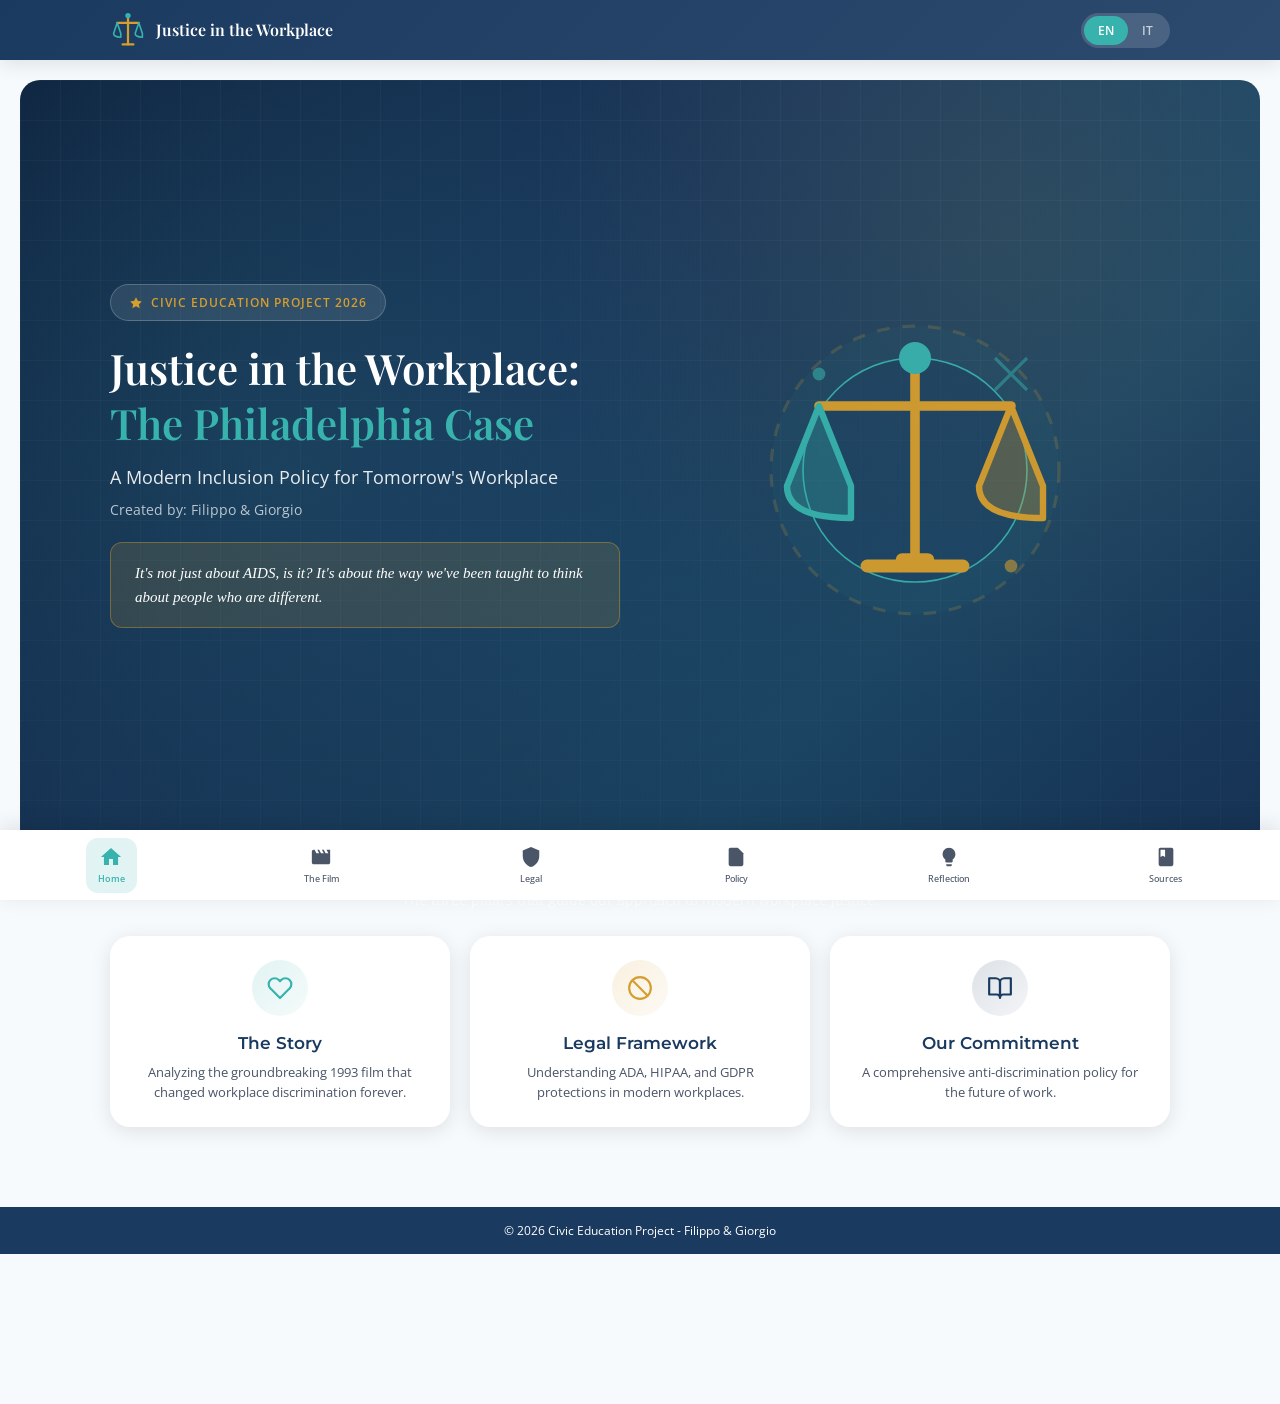
==== commit d3240034: "style: update intro header text colors and remove hero action buttons" ====
--- a/index.html
+++ b/index.html
@@ -69,14 +69,6 @@
                         <p class="authors" data-i18n="hero.authors">Created by: Filippo & Giorgio</p>
                         <div class="quote">
                             <p data-i18n="hero.quote">"It's not just about AIDS, is it? It's about the way we've been taught to think about people who are different."</p>
-                        </div>
-                        <div class="hero-actions">
-                            <button class="btn btn-primary" onclick="switchTab('policy')">
-                                <span data-i18n="hero.cta.policy">Explore Our Policy</span>
-                            </button>
-                            <button class="btn btn-secondary" onclick="switchTab('film')">
-                                <span data-i18n="hero.cta.story">The Story</span>
-                            </button>
                         </div>
                     </div>
                     
--- a/css/styles.css
+++ b/css/styles.css
@@ -392,12 +392,12 @@
 
 .intro-header h2 {
     font-size: 24px;
-    color: var(--primary);
+    color: var(--white);
     margin-bottom: 8px;
 }
 
 .intro-header p {
-    color: var(--secondary);
+    color: rgba(255,255,255,0.85);
     font-size: 14px;
 }
 
